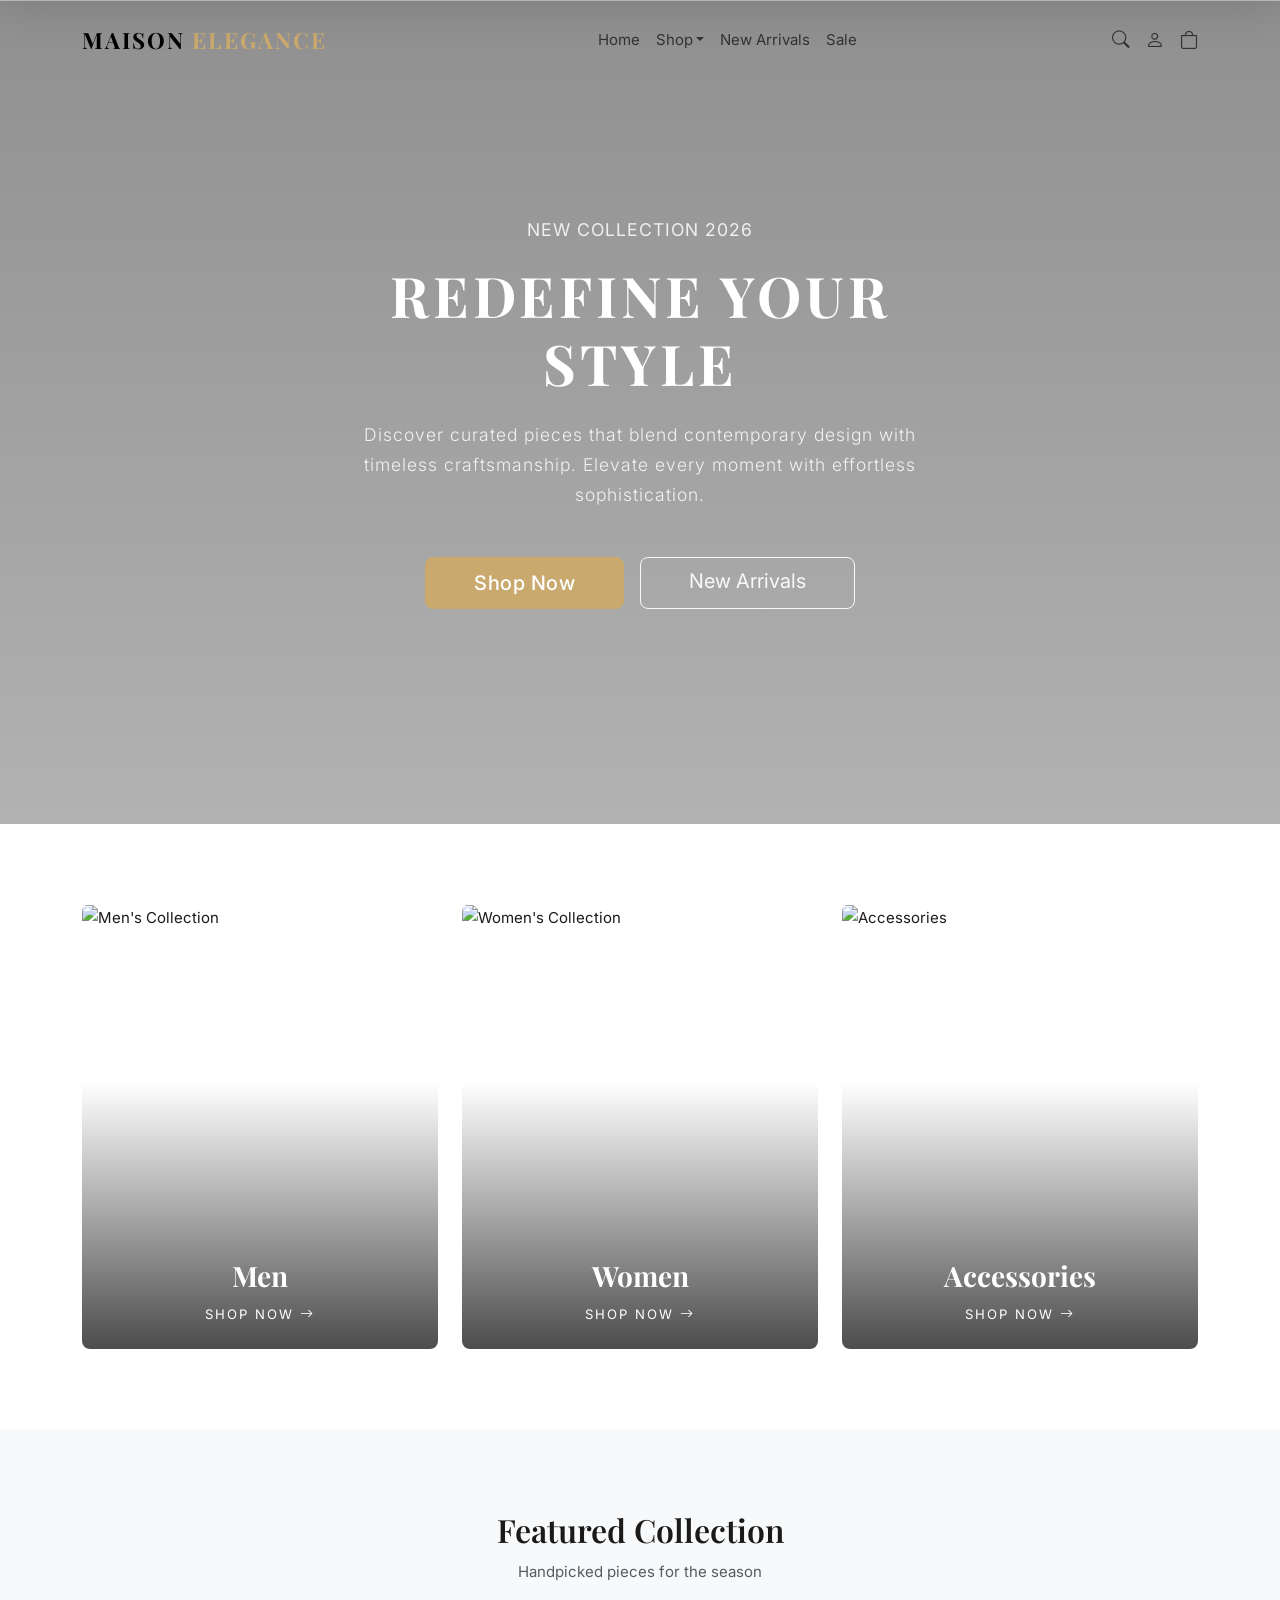
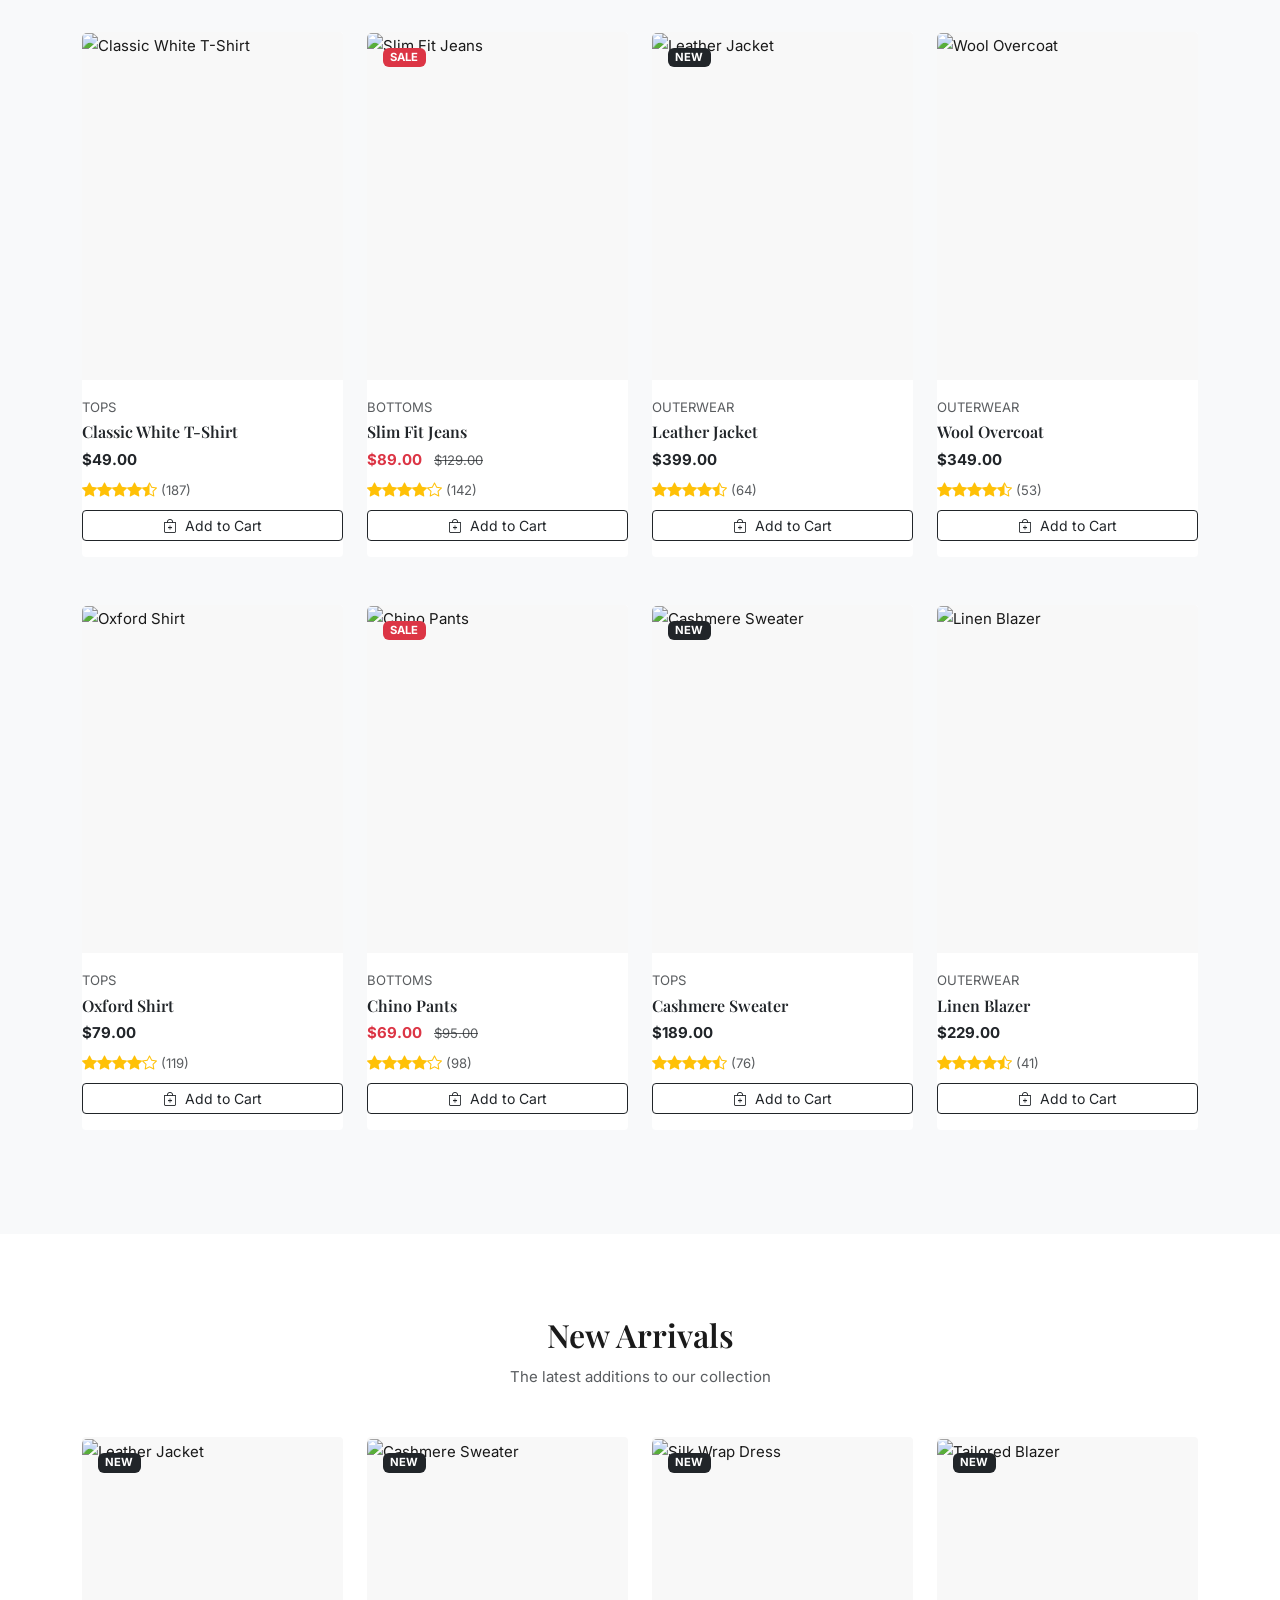
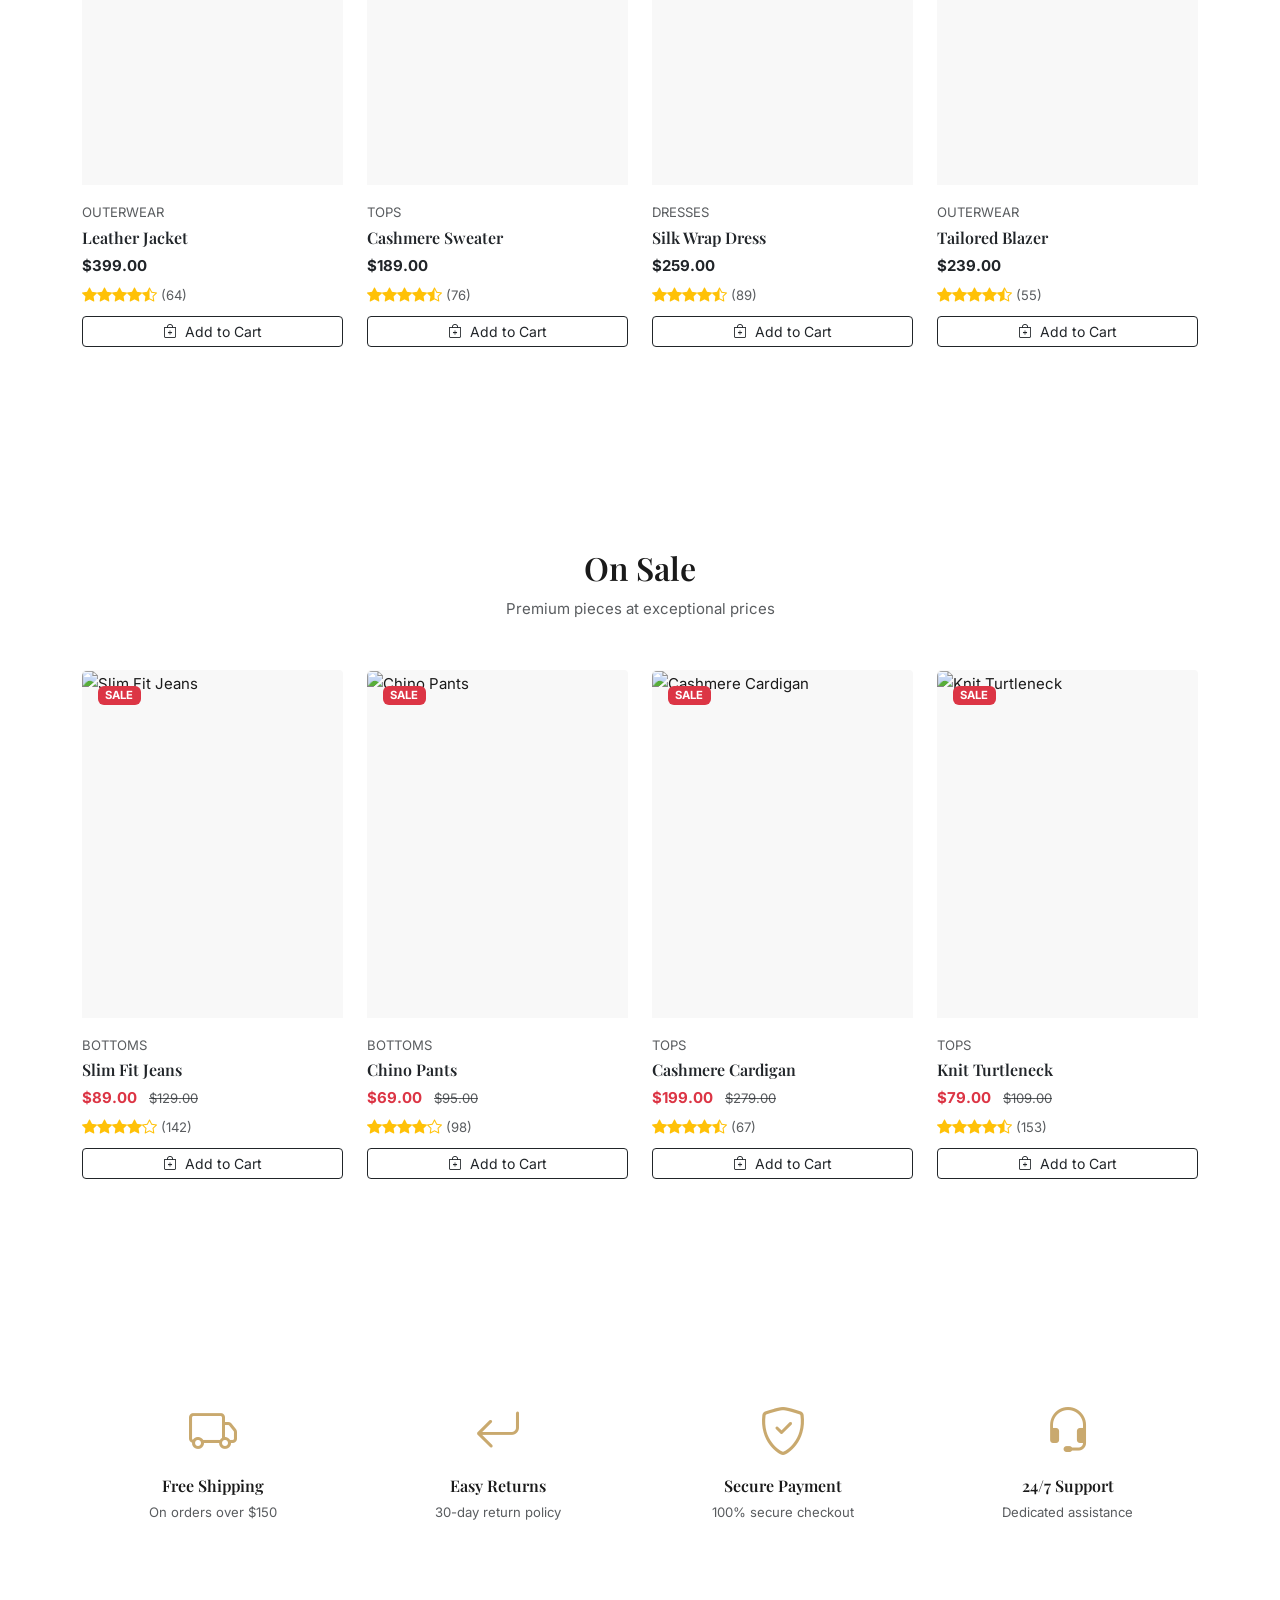
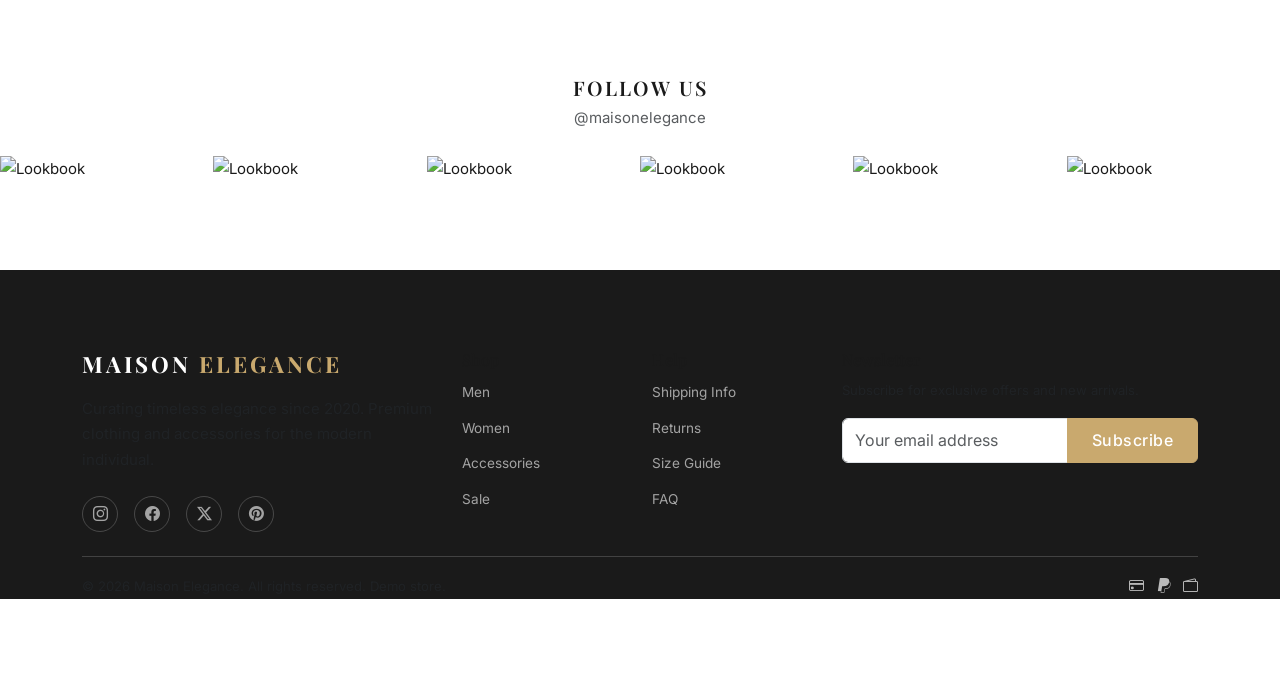
==== index.html @ b4bb42e0 "Initial commit: Maison Élégance e-commerce website Full-featured clothing e-commerce demonstrator bu" ====
<!DOCTYPE html>
<html lang="en">
<head>
    <meta charset="UTF-8">
    <meta name="viewport" content="width=device-width, initial-scale=1.0">
    <title>MAISON ELEGANCE - Luxury Fashion</title>
    <link href="https://cdn.jsdelivr.net/npm/bootstrap@5.3.0/dist/css/bootstrap.min.css" rel="stylesheet">
    <link href="https://cdn.jsdelivr.net/npm/bootstrap-icons@1.11.0/font/bootstrap-icons.css" rel="stylesheet">
    <link href="https://fonts.googleapis.com/css2?family=Playfair+Display:wght@400;500;600;700&family=Inter:wght@300;400;500;600&display=swap" rel="stylesheet">
    <link href="css/style.css" rel="stylesheet">
</head>
<body data-page="home">

    <!-- Navbar -->
    <nav class="navbar navbar-expand-lg fixed-top" id="mainNav">
        <div class="container">
            <a class="navbar-brand" href="index.html">MAISON <span class="text-accent">ELEGANCE</span></a>
            <button class="navbar-toggler" type="button" data-bs-toggle="collapse" data-bs-target="#navbarNav">
                <span class="navbar-toggler-icon"></span>
            </button>
            <div class="collapse navbar-collapse" id="navbarNav">
                <ul class="navbar-nav mx-auto">
                    <li class="nav-item"><a class="nav-link" href="index.html">Home</a></li>
                    <li class="nav-item dropdown">
                        <a class="nav-link dropdown-toggle" href="#" data-bs-toggle="dropdown">Shop</a>
                        <ul class="dropdown-menu">
                            <li><a class="dropdown-item" href="category.html?cat=all">All Products</a></li>
                            <li><a class="dropdown-item" href="category.html?cat=men">Men</a></li>
                            <li><a class="dropdown-item" href="category.html?cat=women">Women</a></li>
                            <li><a class="dropdown-item" href="category.html?cat=accessories">Accessories</a></li>
                            <li><hr class="dropdown-divider"></li>
                            <li><a class="dropdown-item" href="category.html?cat=new">New Arrivals</a></li>
                            <li><a class="dropdown-item" href="category.html?cat=sale">Sale</a></li>
                        </ul>
                    </li>
                    <li class="nav-item"><a class="nav-link" href="category.html?cat=new">New Arrivals</a></li>
                    <li class="nav-item"><a class="nav-link" href="category.html?cat=sale">Sale</a></li>
                </ul>
                <div class="nav-icons d-flex align-items-center gap-3">
                    <div class="search-toggle" role="button"><i class="bi bi-search"></i></div>
                    <a href="account.html" class="nav-icon" id="accountIcon"><i class="bi bi-person"></i></a>
                    <a href="cart.html" class="nav-icon position-relative" id="cartIcon">
                        <i class="bi bi-bag"></i>
                        <span class="cart-count badge rounded-pill bg-accent">0</span>
                    </a>
                </div>
            </div>
        </div>
    </nav>

    <!-- Search Overlay -->
    <div class="search-overlay" id="searchOverlay">
        <div class="container">
            <div class="search-wrapper">
                <input type="text" class="search-input" id="searchInput" placeholder="Search products...">
                <button class="search-close" id="searchClose"><i class="bi bi-x-lg"></i></button>
            </div>
            <div class="search-results" id="searchResults"></div>
        </div>
    </div>

    <!-- Hero Section -->
    <section class="hero" style="background-image: url('https://picsum.photos/seed/fashion-hero/1920/1080');">
        <div class="hero-overlay"></div>
        <div class="container h-100 d-flex align-items-center justify-content-center">
            <div class="hero-content text-center text-white">
                <p class="hero-subtitle text-uppercase ls-wide mb-3">New Collection 2026</p>
                <h1 class="hero-title display-1 fw-bold mb-4">Redefine Your Style</h1>
                <p class="hero-desc lead mb-5 mx-auto" style="max-width: 600px;">Discover curated pieces that blend contemporary design with timeless craftsmanship. Elevate every moment with effortless sophistication.</p>
                <div class="hero-cta d-flex gap-3 justify-content-center flex-wrap">
                    <a href="category.html?cat=all" class="btn btn-accent btn-lg px-5">Shop Now</a>
                    <a href="category.html?cat=new" class="btn btn-outline-light btn-lg px-5">New Arrivals</a>
                </div>
            </div>
        </div>
    </section>

    <!-- Categories Section -->
    <section class="section-padding" id="categories">
        <div class="container">
            <div class="row g-4">
                <div class="col-md-4">
                    <a href="category.html?cat=men" class="category-card d-block position-relative overflow-hidden rounded-3">
                        <img src="https://picsum.photos/seed/cat-men/600/750" alt="Men's Collection" class="w-100">
                        <div class="category-overlay d-flex flex-column align-items-center justify-content-end p-4">
                            <h3 class="text-white fw-bold mb-2">Men</h3>
                            <span class="text-white text-uppercase small ls-wide">Shop Now <i class="bi bi-arrow-right"></i></span>
                        </div>
                    </a>
                </div>
                <div class="col-md-4">
                    <a href="category.html?cat=women" class="category-card d-block position-relative overflow-hidden rounded-3">
                        <img src="https://picsum.photos/seed/cat-women/600/750" alt="Women's Collection" class="w-100">
                        <div class="category-overlay d-flex flex-column align-items-center justify-content-end p-4">
                            <h3 class="text-white fw-bold mb-2">Women</h3>
                            <span class="text-white text-uppercase small ls-wide">Shop Now <i class="bi bi-arrow-right"></i></span>
                        </div>
                    </a>
                </div>
                <div class="col-md-4">
                    <a href="category.html?cat=accessories" class="category-card d-block position-relative overflow-hidden rounded-3">
                        <img src="https://picsum.photos/seed/cat-acc/600/750" alt="Accessories" class="w-100">
                        <div class="category-overlay d-flex flex-column align-items-center justify-content-end p-4">
                            <h3 class="text-white fw-bold mb-2">Accessories</h3>
                            <span class="text-white text-uppercase small ls-wide">Shop Now <i class="bi bi-arrow-right"></i></span>
                        </div>
                    </a>
                </div>
            </div>
        </div>
    </section>

    <!-- Featured Products Section -->
    <section class="section-padding bg-light">
        <div class="container">
            <div class="section-header text-center mb-5">
                <h2 class="section-title">Featured Collection</h2>
                <p class="text-muted">Handpicked pieces for the season</p>
            </div>
            <div class="row g-4" id="featuredProducts">
                <!-- JS populates -->
            </div>
        </div>
    </section>

    <!-- New Arrivals Section -->
    <section class="section-padding">
        <div class="container">
            <div class="section-header text-center mb-5">
                <h2 class="section-title">New Arrivals</h2>
                <p class="text-muted">The latest additions to our collection</p>
            </div>
            <div class="row g-4" id="newArrivals">
                <!-- JS populates -->
            </div>
        </div>
    </section>

    <!-- Sale Section -->
    <section class="section-padding bg-accent-light">
        <div class="container">
            <div class="section-header text-center mb-5">
                <h2 class="section-title">On Sale</h2>
                <p class="text-muted">Premium pieces at exceptional prices</p>
            </div>
            <div class="row g-4" id="saleProducts">
                <!-- JS populates -->
            </div>
        </div>
    </section>

    <!-- Features / Trust Bar -->
    <section class="section-padding">
        <div class="container">
            <div class="row g-4 text-center">
                <div class="col-md-3 col-6">
                    <div class="feature-card p-4">
                        <i class="bi bi-truck display-5 text-accent mb-3 d-block"></i>
                        <h6 class="fw-semibold mb-1">Free Shipping</h6>
                        <p class="text-muted small mb-0">On orders over $150</p>
                    </div>
                </div>
                <div class="col-md-3 col-6">
                    <div class="feature-card p-4">
                        <i class="bi bi-arrow-return-left display-5 text-accent mb-3 d-block"></i>
                        <h6 class="fw-semibold mb-1">Easy Returns</h6>
                        <p class="text-muted small mb-0">30-day return policy</p>
                    </div>
                </div>
                <div class="col-md-3 col-6">
                    <div class="feature-card p-4">
                        <i class="bi bi-shield-check display-5 text-accent mb-3 d-block"></i>
                        <h6 class="fw-semibold mb-1">Secure Payment</h6>
                        <p class="text-muted small mb-0">100% secure checkout</p>
                    </div>
                </div>
                <div class="col-md-3 col-6">
                    <div class="feature-card p-4">
                        <i class="bi bi-headset display-5 text-accent mb-3 d-block"></i>
                        <h6 class="fw-semibold mb-1">24/7 Support</h6>
                        <p class="text-muted small mb-0">Dedicated assistance</p>
                    </div>
                </div>
            </div>
        </div>
    </section>

    <!-- Instagram / Lookbook Band -->
    <section class="instagram-section py-5">
        <div class="container-fluid px-0">
            <div class="text-center mb-4">
                <h5 class="text-uppercase ls-wide mb-1">Follow Us</h5>
                <p class="text-muted">@maisonelegance</p>
            </div>
            <div class="row g-0">
                <div class="col-4 col-md-2">
                    <a href="#" class="insta-item d-block position-relative overflow-hidden">
                        <img src="https://picsum.photos/seed/insta1/400/400" alt="Lookbook" class="w-100">
                        <div class="insta-overlay d-flex align-items-center justify-content-center">
                            <i class="bi bi-instagram text-white fs-4"></i>
                        </div>
                    </a>
                </div>
                <div class="col-4 col-md-2">
                    <a href="#" class="insta-item d-block position-relative overflow-hidden">
                        <img src="https://picsum.photos/seed/insta2/400/400" alt="Lookbook" class="w-100">
                        <div class="insta-overlay d-flex align-items-center justify-content-center">
                            <i class="bi bi-instagram text-white fs-4"></i>
                        </div>
                    </a>
                </div>
                <div class="col-4 col-md-2">
                    <a href="#" class="insta-item d-block position-relative overflow-hidden">
                        <img src="https://picsum.photos/seed/insta3/400/400" alt="Lookbook" class="w-100">
                        <div class="insta-overlay d-flex align-items-center justify-content-center">
                            <i class="bi bi-instagram text-white fs-4"></i>
                        </div>
                    </a>
                </div>
                <div class="col-4 col-md-2">
                    <a href="#" class="insta-item d-block position-relative overflow-hidden">
                        <img src="https://picsum.photos/seed/insta4/400/400" alt="Lookbook" class="w-100">
                        <div class="insta-overlay d-flex align-items-center justify-content-center">
                            <i class="bi bi-instagram text-white fs-4"></i>
                        </div>
                    </a>
                </div>
                <div class="col-4 col-md-2">
                    <a href="#" class="insta-item d-block position-relative overflow-hidden">
                        <img src="https://picsum.photos/seed/insta5/400/400" alt="Lookbook" class="w-100">
                        <div class="insta-overlay d-flex align-items-center justify-content-center">
                            <i class="bi bi-instagram text-white fs-4"></i>
                        </div>
                    </a>
                </div>
                <div class="col-4 col-md-2">
                    <a href="#" class="insta-item d-block position-relative overflow-hidden">
                        <img src="https://picsum.photos/seed/insta6/400/400" alt="Lookbook" class="w-100">
                        <div class="insta-overlay d-flex align-items-center justify-content-center">
                            <i class="bi bi-instagram text-white fs-4"></i>
                        </div>
                    </a>
                </div>
            </div>
        </div>
    </section>

    <!-- Footer -->
    <footer class="footer">
        <div class="container">
            <div class="row g-4">
                <div class="col-lg-4 col-md-6">
                    <h5 class="footer-brand">MAISON <span class="text-accent">ELEGANCE</span></h5>
                    <p class="text-muted">Curating timeless elegance since 2020. Premium clothing and accessories for the modern individual.</p>
                    <div class="social-links">
                        <a href="#"><i class="bi bi-instagram"></i></a>
                        <a href="#"><i class="bi bi-facebook"></i></a>
                        <a href="#"><i class="bi bi-twitter-x"></i></a>
                        <a href="#"><i class="bi bi-pinterest"></i></a>
                    </div>
                </div>
                <div class="col-lg-2 col-md-6">
                    <h6>Shop</h6>
                    <ul class="footer-links">
                        <li><a href="category.html?cat=men">Men</a></li>
                        <li><a href="category.html?cat=women">Women</a></li>
                        <li><a href="category.html?cat=accessories">Accessories</a></li>
                        <li><a href="category.html?cat=sale">Sale</a></li>
                    </ul>
                </div>
                <div class="col-lg-2 col-md-6">
                    <h6>Help</h6>
                    <ul class="footer-links">
                        <li><a href="#">Shipping Info</a></li>
                        <li><a href="#">Returns</a></li>
                        <li><a href="#">Size Guide</a></li>
                        <li><a href="#">FAQ</a></li>
                    </ul>
                </div>
                <div class="col-lg-4 col-md-6">
                    <h6>Newsletter</h6>
                    <p class="text-muted small">Subscribe for exclusive offers and new arrivals.</p>
                    <form class="newsletter-form" onsubmit="event.preventDefault(); App.showToast('Thank you for subscribing!');">
                        <div class="input-group">
                            <input type="email" class="form-control" placeholder="Your email address">
                            <button class="btn btn-accent" type="submit">Subscribe</button>
                        </div>
                    </form>
                </div>
            </div>
            <hr class="mt-4 mb-3">
            <div class="d-flex flex-wrap justify-content-between align-items-center">
                <p class="small text-muted mb-0">&copy; 2026 Maison Elegance. All rights reserved. Demo store.</p>
                <div class="payment-icons">
                    <i class="bi bi-credit-card me-2"></i>
                    <i class="bi bi-paypal me-2"></i>
                    <i class="bi bi-wallet2"></i>
                </div>
            </div>
        </div>
    </footer>

    <!-- Toast & Back to Top -->
    <div class="toast-container" id="toastContainer"></div>
    <button class="back-to-top" id="backToTop"><i class="bi bi-arrow-up"></i></button>

    <!-- Scripts -->
    <script src="https://cdn.jsdelivr.net/npm/bootstrap@5.3.0/dist/js/bootstrap.bundle.min.js"></script>
    <script src="js/data.js"></script>
    <script src="js/cart.js"></script>
    <script src="js/auth.js"></script>
    <script src="js/app.js"></script>
</body>
</html>
---- css/style.css ----
/* ============================================================
   MAISON ELEGANCE - Luxury Fashion E-Commerce
   Custom stylesheet (Bootstrap 5 base)
   ============================================================ */

/* ----------------------------------------------------------
   1. CSS VARIABLES & GLOBAL RESET
   ---------------------------------------------------------- */
:root {
  --primary: #1a1a1a;
  --accent: #c9a96e;
  --accent-hover: #b8894d;
  --bg: #ffffff;
  --bg-light: #f8f8f8;
  --text: #333333;
  --text-light: #777777;
  --border: #e5e5e5;
  --success: #27ae60;
  --error: #e74c3c;
  --font-heading: 'Playfair Display', Georgia, serif;
  --font-body: 'Inter', -apple-system, sans-serif;
  --shadow-sm: 0 2px 8px rgba(0, 0, 0, 0.06);
  --shadow-md: 0 4px 20px rgba(0, 0, 0, 0.08);
  --shadow-lg: 0 8px 40px rgba(0, 0, 0, 0.12);
  --radius: 4px;
  --transition: 0.3s cubic-bezier(0.25, 0.46, 0.45, 0.94);
}

*, *::before, *::after { box-sizing: border-box; }

html { scroll-behavior: smooth; }

body {
  font-family: var(--font-body);
  color: var(--text);
  background-color: var(--bg);
  line-height: 1.7;
  font-size: 15px;
  -webkit-font-smoothing: antialiased;
  -moz-osx-font-smoothing: grayscale;
  overflow-x: hidden;
  padding-top: 76px; /* offset for fixed navbar */
}

/* Hero section should sit behind the navbar */
body[data-page="home"] {
  padding-top: 0;
}
body[data-page="home"] .hero {
  margin-top: -76px;
  padding-top: 76px;
}

h1, h2, h3, h4, h5, h6 {
  font-family: var(--font-heading);
  font-weight: 600;
  color: var(--primary);
  line-height: 1.3;
}

a {
  color: var(--primary);
  text-decoration: none;
  transition: color var(--transition);
}

a:hover { color: var(--accent); }

img { max-width: 100%; height: auto; }

::selection {
  background-color: var(--accent);
  color: var(--bg);
}

/* Custom Scrollbar */
::-webkit-scrollbar { width: 8px; }
::-webkit-scrollbar-track { background: var(--bg-light); }
::-webkit-scrollbar-thumb {
  background: var(--accent);
  border-radius: 4px;
}
::-webkit-scrollbar-thumb:hover { background: var(--accent-hover); }

/* ----------------------------------------------------------
   2. HEADER / NAVBAR
   ---------------------------------------------------------- */
.navbar-main {
  position: fixed;
  top: 0;
  left: 0;
  right: 0;
  z-index: 1050;
  padding: 20px 0;
  background: transparent;
  transition: all var(--transition);
}

.navbar-main.scrolled {
  background: var(--bg);
  padding: 12px 0;
  box-shadow: var(--shadow-sm);
}

.navbar-main .navbar-brand {
  font-family: var(--font-heading);
  font-size: 1.6rem;
  font-weight: 700;
  letter-spacing: 3px;
  text-transform: uppercase;
  color: var(--bg);
  transition: color var(--transition);
}

.navbar-main.scrolled .navbar-brand { color: var(--primary); }

.navbar-main .nav-link {
  font-size: 0.8rem;
  font-weight: 500;
  letter-spacing: 1.5px;
  text-transform: uppercase;
  color: rgba(255, 255, 255, 0.85);
  padding: 8px 16px !important;
  position: relative;
  transition: color var(--transition);
}

.navbar-main.scrolled .nav-link { color: var(--text); }

.navbar-main .nav-link::after {
  content: '';
  position: absolute;
  bottom: 4px;
  left: 16px;
  right: 16px;
  height: 1px;
  background: var(--accent);
  transform: scaleX(0);
  transform-origin: right;
  transition: transform var(--transition);
}

.navbar-main .nav-link:hover::after,
.navbar-main .nav-link.active::after {
  transform: scaleX(1);
  transform-origin: left;
}

.navbar-main .nav-link:hover,
.navbar-main .nav-link.active { color: var(--accent); }
.navbar-main.scrolled .nav-link:hover,
.navbar-main.scrolled .nav-link.active { color: var(--accent); }

/* Nav Icons */
.nav-icons { display: flex; align-items: center; gap: 18px; }

.nav-icon {
  position: relative;
  color: rgba(255, 255, 255, 0.85);
  font-size: 1.15rem;
  cursor: pointer;
  transition: color var(--transition);
}

.navbar-main.scrolled .nav-icon { color: var(--text); }
.nav-icon:hover { color: var(--accent); }

.nav-icon .badge-count {
  position: absolute;
  top: -8px;
  right: -10px;
  width: 18px;
  height: 18px;
  background: var(--accent);
  color: var(--bg);
  font-size: 0.65rem;
  font-weight: 600;
  border-radius: 50%;
  display: flex;
  align-items: center;
  justify-content: center;
  line-height: 1;
}

/* ----------------------------------------------------------
   3. HERO SECTION
   ---------------------------------------------------------- */
.hero {
  position: relative;
  height: 100vh;
  min-height: 600px;
  display: flex;
  align-items: center;
  justify-content: center;
  text-align: center;
  background-size: cover;
  background-position: center;
  background-attachment: fixed;
}

.hero-overlay {
  position: absolute;
  inset: 0;
  background: linear-gradient(
    to bottom,
    rgba(0, 0, 0, 0.45) 0%,
    rgba(0, 0, 0, 0.3) 100%
  );
}

.hero-content {
  position: relative;
  z-index: 2;
  max-width: 700px;
  padding: 0 24px;
  animation: fadeIn 1.2s ease-out;
}

.hero-content h1 {
  font-size: 3.5rem;
  color: var(--bg);
  letter-spacing: 4px;
  text-transform: uppercase;
  margin-bottom: 16px;
}

.hero-content p {
  color: rgba(255, 255, 255, 0.85);
  font-size: 1.1rem;
  letter-spacing: 1px;
  margin-bottom: 32px;
}

.btn-hero {
  display: inline-block;
  padding: 14px 48px;
  background: var(--accent);
  color: var(--bg);
  font-size: 0.8rem;
  font-weight: 600;
  letter-spacing: 2px;
  text-transform: uppercase;
  border: none;
  transition: all var(--transition);
}

.btn-hero:hover {
  background: var(--accent-hover);
  color: var(--bg);
  transform: translateY(-2px);
  box-shadow: 0 6px 20px rgba(201, 169, 110, 0.35);
}

/* ----------------------------------------------------------
   4. SECTION TITLES
   ---------------------------------------------------------- */
.section-title {
  text-align: center;
  margin-bottom: 48px;
}

.section-title h2 {
  font-size: 2rem;
  letter-spacing: 2px;
  text-transform: uppercase;
  position: relative;
  display: inline-block;
  padding-bottom: 14px;
}

.section-title h2::after {
  content: '';
  position: absolute;
  bottom: 0;
  left: 50%;
  transform: translateX(-50%);
  width: 60px;
  height: 2px;
  background: var(--accent);
}

.section-title p {
  color: var(--text-light);
  margin-top: 12px;
  font-size: 0.95rem;
}

/* ----------------------------------------------------------
   5. PRODUCT CARDS
   ---------------------------------------------------------- */
.product-card {
  background: var(--bg);
  border: 1px solid var(--border);
  border-radius: var(--radius);
  overflow: hidden;
  transition: all var(--transition);
  position: relative;
}

.product-card:hover {
  box-shadow: var(--shadow-md);
  transform: translateY(-4px);
}

.product-card .product-img-wrapper {
  position: relative;
  aspect-ratio: 3 / 4;
  overflow: hidden;
  background: var(--bg-light);
}

.product-card .product-img-wrapper img {
  width: 100%;
  height: 100%;
  object-fit: cover;
  transition: transform 0.6s ease;
}

.product-card:hover .image-container img {
  transform: scale(1.08);
}

/* Badges */
.product-badge {
  position: absolute;
  top: 12px;
  left: 12px;
  padding: 4px 12px;
  font-size: 0.65rem;
  font-weight: 700;
  letter-spacing: 1px;
  text-transform: uppercase;
  z-index: 3;
  border-radius: 2px;
}

.product-badge.badge-new {
  background: var(--primary);
  color: var(--bg);
}

.product-badge.badge-sale {
  background: var(--error);
  color: var(--bg);
}

/* Quick-Add Overlay */
.quick-add,
.product-overlay {
  position: absolute;
  bottom: 0;
  left: 0;
  right: 0;
  padding: 14px;
  background: rgba(26, 26, 26, 0.85);
  transform: translateY(100%);
  transition: transform var(--transition);
  text-align: center;
  z-index: 3;
}

.product-card:hover .quick-add,
.product-card:hover .product-overlay { transform: translateY(0); }

.quick-add button {
  width: 100%;
  padding: 10px;
  background: transparent;
  color: var(--bg);
  border: 1px solid rgba(255, 255, 255, 0.4);
  font-size: 0.72rem;
  font-weight: 600;
  letter-spacing: 1.5px;
  text-transform: uppercase;
  cursor: pointer;
  transition: all var(--transition);
}

.quick-add button:hover {
  background: var(--accent);
  border-color: var(--accent);
}

/* Wishlist Heart */
.wishlist-btn {
  position: absolute;
  top: 12px;
  right: 12px;
  width: 36px;
  height: 36px;
  background: var(--bg);
  border: none;
  border-radius: 50%;
  display: flex;
  align-items: center;
  justify-content: center;
  cursor: pointer;
  box-shadow: var(--shadow-sm);
  z-index: 3;
  transition: all var(--transition);
  opacity: 0;
}

.product-card:hover .wishlist-btn { opacity: 1; }
.wishlist-btn:hover { background: var(--accent); color: var(--bg); }
.wishlist-btn.active { color: var(--error); }

/* Product Info */
.product-info { padding: 16px; }

.product-info .product-name {
  font-family: var(--font-heading);
  font-size: 1rem;
  font-weight: 500;
  margin-bottom: 4px;
  white-space: nowrap;
  overflow: hidden;
  text-overflow: ellipsis;
}

.product-info .product-category {
  font-size: 0.75rem;
  color: var(--text-light);
  text-transform: uppercase;
  letter-spacing: 1px;
  margin-bottom: 8px;
}

.product-info .product-price {
  font-weight: 600;
  font-size: 1rem;
  color: var(--primary);
}

.product-info .product-price .original-price {
  text-decoration: line-through;
  color: var(--text-light);
  font-weight: 400;
  margin-left: 8px;
  font-size: 0.9rem;
}

.product-info .product-rating {
  margin-top: 6px;
  display: flex;
  align-items: center;
  gap: 2px;
}

.product-info .product-rating .star { color: var(--accent); font-size: 0.8rem; }
.product-info .product-rating .star.empty { color: var(--border); }
.product-info .product-rating .rating-count {
  font-size: 0.75rem;
  color: var(--text-light);
  margin-left: 6px;
}

/* ----------------------------------------------------------
   6. CATEGORY FILTERS
   ---------------------------------------------------------- */
.category-filters {
  display: flex;
  flex-wrap: wrap;
  justify-content: center;
  gap: 10px;
  margin-bottom: 40px;
}

.filter-pill {
  padding: 8px 24px;
  border: 1px solid var(--border);
  background: transparent;
  color: var(--text);
  font-size: 0.78rem;
  font-weight: 500;
  letter-spacing: 1px;
  text-transform: uppercase;
  border-radius: 50px;
  cursor: pointer;
  transition: all var(--transition);
}

.filter-pill:hover,
.filter-pill.active {
  background: var(--primary);
  border-color: var(--primary);
  color: var(--bg);
}

/* ----------------------------------------------------------
   7. PRODUCT DETAIL PAGE
   ---------------------------------------------------------- */
.product-gallery { position: relative; }

.product-gallery .main-image {
  aspect-ratio: 3 / 4;
  overflow: hidden;
  border-radius: var(--radius);
  background: var(--bg-light);
  margin-bottom: 12px;
}

.product-gallery .main-image img {
  width: 100%;
  height: 100%;
  object-fit: cover;
  transition: transform 0.5s ease;
  cursor: zoom-in;
}

.product-gallery .main-image:hover img { transform: scale(1.15); }

.product-gallery .thumbnails {
  display: flex;
  gap: 10px;
}

.product-gallery .thumb {
  width: 72px;
  height: 96px;
  border-radius: var(--radius);
  overflow: hidden;
  border: 2px solid transparent;
  cursor: pointer;
  transition: border-color var(--transition);
}

.product-gallery .thumb.active,
.product-gallery .thumb:hover { border-color: var(--accent); }

.product-gallery .thumb img {
  width: 100%;
  height: 100%;
  object-fit: cover;
}

/* Product Detail Info */
.product-detail-info .product-title {
  font-size: 1.8rem;
  margin-bottom: 8px;
}

.product-detail-info .product-ref {
  font-size: 0.78rem;
  color: var(--text-light);
  letter-spacing: 1px;
  margin-bottom: 16px;
}

.product-detail-info .detail-price {
  font-size: 1.5rem;
  font-weight: 600;
  color: var(--primary);
  margin-bottom: 20px;
}

/* Size Selector */
.size-selector { margin-bottom: 24px; }

.size-selector label {
  display: block;
  font-size: 0.78rem;
  font-weight: 600;
  letter-spacing: 1px;
  text-transform: uppercase;
  margin-bottom: 10px;
}

.size-options { display: flex; gap: 8px; flex-wrap: wrap; }

.size-btn {
  width: 48px;
  height: 48px;
  display: flex;
  align-items: center;
  justify-content: center;
  border: 1px solid var(--border);
  background: transparent;
  font-size: 0.82rem;
  font-weight: 500;
  cursor: pointer;
  transition: all var(--transition);
}

.size-btn:hover { border-color: var(--primary); }
.size-btn.active {
  background: var(--primary);
  border-color: var(--primary);
  color: var(--bg);
}
.size-btn.out-of-stock {
  opacity: 0.35;
  cursor: not-allowed;
  text-decoration: line-through;
}

/* Color Swatches */
.color-swatches { margin-bottom: 24px; }

.color-swatches label {
  display: block;
  font-size: 0.78rem;
  font-weight: 600;
  letter-spacing: 1px;
  text-transform: uppercase;
  margin-bottom: 10px;
}

.swatch-options { display: flex; gap: 10px; }

.color-swatch {
  width: 32px;
  height: 32px;
  border-radius: 50%;
  border: 2px solid transparent;
  cursor: pointer;
  outline: 2px solid transparent;
  outline-offset: 2px;
  transition: all var(--transition);
}

.color-swatch:hover,
.color-swatch.active { outline-color: var(--primary); }

/* Quantity Selector */
.quantity-selector {
  display: inline-flex;
  align-items: center;
  border: 1px solid var(--border);
  margin-bottom: 24px;
}

.quantity-selector button {
  width: 44px;
  height: 44px;
  border: none;
  background: transparent;
  font-size: 1.1rem;
  cursor: pointer;
  transition: background var(--transition);
}

.quantity-selector button:hover { background: var(--bg-light); }

.quantity-selector input {
  width: 56px;
  height: 44px;
  text-align: center;
  border: none;
  border-left: 1px solid var(--border);
  border-right: 1px solid var(--border);
  font-size: 0.9rem;
  font-weight: 500;
  font-family: var(--font-body);
}

.quantity-selector input:focus { outline: none; }

/* Add to Cart */
.btn-add-cart {
  width: 100%;
  padding: 16px;
  background: var(--primary);
  color: var(--bg);
  border: none;
  font-size: 0.82rem;
  font-weight: 600;
  letter-spacing: 2px;
  text-transform: uppercase;
  cursor: pointer;
  transition: all var(--transition);
  margin-bottom: 12px;
}

.btn-add-cart:hover {
  background: var(--accent);
  box-shadow: 0 4px 16px rgba(201, 169, 110, 0.3);
}

/* Product Accordion */
.product-accordion .accordion-button {
  font-family: var(--font-body);
  font-size: 0.82rem;
  font-weight: 600;
  letter-spacing: 1px;
  text-transform: uppercase;
  color: var(--primary);
  background: transparent;
  box-shadow: none;
  padding: 16px 0;
  border-bottom: 1px solid var(--border);
}

.product-accordion .accordion-button:not(.collapsed) { color: var(--accent); }
.product-accordion .accordion-button:focus { box-shadow: none; }
.product-accordion .accordion-body {
  padding: 16px 0;
  font-size: 0.9rem;
  color: var(--text-light);
  line-height: 1.8;
}

/* ----------------------------------------------------------
   8. CART PAGE
   ---------------------------------------------------------- */
.cart-item {
  display: flex;
  gap: 20px;
  padding: 24px 0;
  border-bottom: 1px solid var(--border);
  align-items: center;
}

.cart-item .cart-item-image {
  width: 100px;
  height: 130px;
  border-radius: var(--radius);
  overflow: hidden;
  flex-shrink: 0;
  background: var(--bg-light);
}

.cart-item .cart-item-image img {
  width: 100%;
  height: 100%;
  object-fit: cover;
}

.cart-item .cart-item-details { flex: 1; }

.cart-item .cart-item-details h5 {
  font-size: 1rem;
  margin-bottom: 4px;
}

.cart-item .cart-item-meta {
  font-size: 0.82rem;
  color: var(--text-light);
  margin-bottom: 12px;
}

.cart-item .cart-item-price {
  font-weight: 600;
  font-size: 1rem;
}

.cart-item .quantity-selector { margin-bottom: 0; }

.cart-item .remove-btn {
  background: none;
  border: none;
  color: var(--text-light);
  font-size: 0.8rem;
  cursor: pointer;
  text-decoration: underline;
  transition: color var(--transition);
}

.cart-item .remove-btn:hover { color: var(--error); }

/* Cart Summary */
.cart-summary {
  background: var(--bg-light);
  border-radius: var(--radius);
  padding: 32px;
  position: sticky;
  top: 100px;
}

.cart-summary h4 {
  font-size: 1.1rem;
  letter-spacing: 1px;
  text-transform: uppercase;
  margin-bottom: 24px;
  padding-bottom: 16px;
  border-bottom: 1px solid var(--border);
}

.cart-summary .summary-row {
  display: flex;
  justify-content: space-between;
  margin-bottom: 12px;
  font-size: 0.9rem;
}

.cart-summary .summary-row.total {
  font-weight: 700;
  font-size: 1.1rem;
  padding-top: 16px;
  margin-top: 16px;
  border-top: 2px solid var(--primary);
}

.cart-summary .btn-checkout {
  width: 100%;
  margin-top: 24px;
  padding: 16px;
  background: var(--accent);
  color: var(--bg);
  border: none;
  font-size: 0.82rem;
  font-weight: 600;
  letter-spacing: 2px;
  text-transform: uppercase;
  cursor: pointer;
  transition: all var(--transition);
}

.cart-summary .btn-checkout:hover {
  background: var(--accent-hover);
  box-shadow: 0 4px 16px rgba(201, 169, 110, 0.3);
}

/* ----------------------------------------------------------
   9. CHECKOUT PAGE
   ---------------------------------------------------------- */
.checkout-steps {
  display: flex;
  justify-content: center;
  gap: 0;
  margin-bottom: 48px;
}

.checkout-step {
  display: flex;
  align-items: center;
  gap: 8px;
  font-size: 0.78rem;
  font-weight: 500;
  letter-spacing: 1px;
  text-transform: uppercase;
  color: var(--text-light);
  padding: 0 24px;
  position: relative;
}

.checkout-step::after {
  content: '';
  position: absolute;
  right: -2px;
  top: 50%;
  transform: translateY(-50%);
  width: 24px;
  height: 1px;
  background: var(--border);
}

.checkout-step:last-child::after { display: none; }

.checkout-step .step-num {
  width: 28px;
  height: 28px;
  border-radius: 50%;
  border: 1px solid var(--border);
  display: flex;
  align-items: center;
  justify-content: center;
  font-size: 0.72rem;
  font-weight: 600;
}

.checkout-step.active { color: var(--primary); }
.checkout-step.active .step-num {
  background: var(--primary);
  border-color: var(--primary);
  color: var(--bg);
}

.checkout-step.completed .step-num {
  background: var(--accent);
  border-color: var(--accent);
  color: var(--bg);
}

/* Form Inputs */
.form-floating .form-control,
.checkout-form .form-control {
  border: 1px solid var(--border);
  border-radius: var(--radius);
  padding: 12px 16px;
  font-size: 0.9rem;
  font-family: var(--font-body);
  transition: border-color var(--transition), box-shadow var(--transition);
}

.checkout-form .form-control:focus {
  border-color: var(--accent);
  box-shadow: 0 0 0 3px rgba(201, 169, 110, 0.15);
}

.checkout-form label {
  font-size: 0.78rem;
  font-weight: 500;
  letter-spacing: 0.5px;
  text-transform: uppercase;
  color: var(--text);
  margin-bottom: 6px;
}

/* Card Preview */
.card-preview {
  background: linear-gradient(135deg, var(--primary) 0%, #2c2c2c 100%);
  border-radius: 12px;
  padding: 28px 24px;
  color: var(--bg);
  margin-bottom: 32px;
  aspect-ratio: 16 / 9.5;
  max-width: 380px;
  display: flex;
  flex-direction: column;
  justify-content: space-between;
  box-shadow: var(--shadow-lg);
  position: relative;
  overflow: hidden;
}

.card-preview::before {
  content: '';
  position: absolute;
  top: -40%;
  right: -20%;
  width: 200px;
  height: 200px;
  border-radius: 50%;
  background: rgba(201, 169, 110, 0.1);
}

.card-preview .card-chip {
  width: 40px;
  height: 30px;
  background: linear-gradient(135deg, #d4a84b, #f0d68a);
  border-radius: 4px;
}

.card-preview .card-number {
  font-size: 1.15rem;
  letter-spacing: 3px;
  font-family: 'Courier New', monospace;
}

.card-preview .card-bottom {
  display: flex;
  justify-content: space-between;
  font-size: 0.75rem;
  text-transform: uppercase;
  letter-spacing: 1px;
}

/* Order Summary Sidebar */
.order-summary {
  background: var(--bg-light);
  border-radius: var(--radius);
  padding: 32px;
  position: sticky;
  top: 100px;
}

.order-summary h4 {
  font-size: 1rem;
  letter-spacing: 1px;
  text-transform: uppercase;
  margin-bottom: 24px;
}

.order-summary-item {
  display: flex;
  gap: 12px;
  margin-bottom: 16px;
  padding-bottom: 16px;
  border-bottom: 1px solid var(--border);
}

.order-summary-item img {
  width: 56px;
  height: 72px;
  object-fit: cover;
  border-radius: var(--radius);
}

.order-summary-item .item-name {
  font-size: 0.85rem;
  font-weight: 500;
}

.order-summary-item .item-meta {
  font-size: 0.75rem;
  color: var(--text-light);
}

/* ----------------------------------------------------------
   10. ACCOUNT PAGE
   ---------------------------------------------------------- */
.auth-tabs {
  display: flex;
  border-bottom: 2px solid var(--border);
  margin-bottom: 32px;
}

.auth-tab {
  flex: 1;
  text-align: center;
  padding: 14px;
  font-size: 0.82rem;
  font-weight: 600;
  letter-spacing: 1.5px;
  text-transform: uppercase;
  color: var(--text-light);
  background: transparent;
  border: none;
  cursor: pointer;
  position: relative;
  transition: color var(--transition);
}

.auth-tab::after {
  content: '';
  position: absolute;
  bottom: -2px;
  left: 0;
  right: 0;
  height: 2px;
  background: var(--accent);
  transform: scaleX(0);
  transition: transform var(--transition);
}

.auth-tab.active { color: var(--primary); }
.auth-tab.active::after { transform: scaleX(1); }

/* Profile Display */
.profile-card {
  text-align: center;
  padding: 40px;
  background: var(--bg-light);
  border-radius: var(--radius);
}

.profile-card .avatar {
  width: 80px;
  height: 80px;
  border-radius: 50%;
  background: var(--accent);
  color: var(--bg);
  display: flex;
  align-items: center;
  justify-content: center;
  font-family: var(--font-heading);
  font-size: 1.6rem;
  font-weight: 600;
  margin: 0 auto 16px;
}

.profile-card h3 { font-size: 1.3rem; margin-bottom: 4px; }
.profile-card p { color: var(--text-light); font-size: 0.9rem; }

/* Order History */
.order-card {
  border: 1px solid var(--border);
  border-radius: var(--radius);
  padding: 24px;
  margin-bottom: 16px;
  transition: box-shadow var(--transition);
}

.order-card:hover { box-shadow: var(--shadow-sm); }

.order-card .order-header {
  display: flex;
  justify-content: space-between;
  align-items: center;
  margin-bottom: 16px;
  padding-bottom: 12px;
  border-bottom: 1px solid var(--border);
}

.order-card .order-id {
  font-size: 0.82rem;
  font-weight: 600;
  letter-spacing: 0.5px;
}

.order-card .order-date {
  font-size: 0.78rem;
  color: var(--text-light);
}

.order-status {
  display: inline-block;
  padding: 4px 14px;
  border-radius: 50px;
  font-size: 0.7rem;
  font-weight: 600;
  letter-spacing: 0.5px;
  text-transform: uppercase;
}

.order-status.delivered { background: #e8f5e9; color: var(--success); }
.order-status.processing { background: #fff8e1; color: #f59e0b; }
.order-status.shipped { background: #e3f2fd; color: #2196f3; }

/* ----------------------------------------------------------
   11. FOOTER
   ---------------------------------------------------------- */
.footer {
  background: var(--primary);
  color: rgba(255, 255, 255, 0.7);
  padding: 80px 0 0;
}

.footer h5 {
  color: var(--bg);
  font-size: 0.85rem;
  letter-spacing: 2px;
  text-transform: uppercase;
  margin-bottom: 24px;
}

.footer ul { list-style: none; padding: 0; margin: 0; }

.footer ul li { margin-bottom: 10px; }

.footer ul li a {
  color: rgba(255, 255, 255, 0.6);
  font-size: 0.85rem;
  transition: color var(--transition);
}

.footer ul li a:hover { color: var(--accent); }

.footer .footer-brand {
  font-family: var(--font-heading);
  font-size: 1.4rem;
  font-weight: 700;
  color: var(--bg);
  letter-spacing: 3px;
  text-transform: uppercase;
  margin-bottom: 16px;
  display: inline-block;
}

.footer .footer-about {
  font-size: 0.85rem;
  line-height: 1.8;
  max-width: 300px;
}

.footer .social-links {
  display: flex;
  gap: 16px;
  margin-top: 24px;
}

.footer .social-links a {
  width: 36px;
  height: 36px;
  border: 1px solid rgba(255, 255, 255, 0.2);
  border-radius: 50%;
  display: flex;
  align-items: center;
  justify-content: center;
  color: rgba(255, 255, 255, 0.6);
  transition: all var(--transition);
}

.footer .social-links a:hover {
  border-color: var(--accent);
  color: var(--accent);
}

.footer .newsletter-input {
  display: flex;
  margin-top: 8px;
}

.footer .newsletter-input input {
  flex: 1;
  padding: 10px 16px;
  border: 1px solid rgba(255, 255, 255, 0.2);
  background: transparent;
  color: var(--bg);
  font-size: 0.85rem;
  font-family: var(--font-body);
  outline: none;
}

.footer .newsletter-input input::placeholder { color: rgba(255, 255, 255, 0.35); }

.footer .newsletter-input button {
  padding: 10px 20px;
  background: var(--accent);
  color: var(--bg);
  border: none;
  font-size: 0.75rem;
  font-weight: 600;
  letter-spacing: 1px;
  text-transform: uppercase;
  cursor: pointer;
  transition: background var(--transition);
}

.footer .newsletter-input button:hover { background: var(--accent-hover); }

.footer-bottom {
  border-top: 1px solid rgba(255, 255, 255, 0.1);
  margin-top: 48px;
  padding: 24px 0;
  text-align: center;
  font-size: 0.78rem;
  color: rgba(255, 255, 255, 0.4);
}

/* ----------------------------------------------------------
   12. UTILITIES
   ---------------------------------------------------------- */

/* Toast Notifications */
.toast-container {
  position: fixed;
  top: 100px;
  right: 24px;
  z-index: 9999;
  display: flex;
  flex-direction: column;
  gap: 10px;
}

.toast-notification {
  display: flex;
  align-items: center;
  gap: 12px;
  background: var(--bg);
  padding: 16px 24px;
  border-radius: var(--radius);
  box-shadow: var(--shadow-lg);
  min-width: 300px;
  max-width: 420px;
  animation: slideInRight 0.4s ease-out;
  border-left: 3px solid var(--accent);
}

.toast-notification.toast-success { border-left-color: var(--success); }
.toast-notification.toast-error { border-left-color: var(--error); }

.toast-notification .toast-message {
  font-size: 0.88rem;
  flex: 1;
}

.toast-notification .toast-close {
  background: none;
  border: none;
  color: var(--text-light);
  cursor: pointer;
  font-size: 1.1rem;
  padding: 0;
  line-height: 1;
}

/* Loading Spinner */
.spinner-overlay {
  position: fixed;
  inset: 0;
  background: rgba(255, 255, 255, 0.85);
  display: flex;
  align-items: center;
  justify-content: center;
  z-index: 9999;
}

.spinner {
  width: 40px;
  height: 40px;
  border: 3px solid var(--border);
  border-top-color: var(--accent);
  border-radius: 50%;
  animation: spin 0.7s linear infinite;
}

@keyframes spin {
  to { transform: rotate(360deg); }
}

/* Breadcrumbs */
.breadcrumbs {
  padding: 16px 0;
  font-size: 0.8rem;
  color: var(--text-light);
}

.breadcrumbs a { color: var(--text-light); }
.breadcrumbs a:hover { color: var(--accent); }

.breadcrumbs .separator {
  margin: 0 8px;
  color: var(--border);
}

.breadcrumbs .current {
  color: var(--primary);
  font-weight: 500;
}

/* Back to Top */
.back-to-top {
  position: fixed;
  bottom: 32px;
  right: 32px;
  width: 44px;
  height: 44px;
  background: var(--primary);
  color: var(--bg);
  border: none;
  border-radius: 50%;
  display: flex;
  align-items: center;
  justify-content: center;
  font-size: 1.1rem;
  cursor: pointer;
  opacity: 0;
  visibility: hidden;
  transform: translateY(12px);
  transition: all var(--transition);
  z-index: 1000;
  box-shadow: var(--shadow-md);
}

.back-to-top.show {
  opacity: 1;
  visibility: visible;
  transform: translateY(0);
}

.back-to-top:hover {
  background: var(--accent);
  transform: translateY(-3px);
}

/* Empty State */
.empty-state {
  text-align: center;
  padding: 80px 24px;
}

.empty-state .empty-icon {
  font-size: 3.5rem;
  color: var(--border);
  margin-bottom: 20px;
}

.empty-state h3 {
  font-size: 1.3rem;
  margin-bottom: 8px;
}

.empty-state p {
  color: var(--text-light);
  font-size: 0.9rem;
  max-width: 400px;
  margin: 0 auto 24px;
}

.empty-state .btn-continue {
  display: inline-block;
  padding: 12px 36px;
  border: 1px solid var(--primary);
  color: var(--primary);
  font-size: 0.78rem;
  font-weight: 600;
  letter-spacing: 1.5px;
  text-transform: uppercase;
  transition: all var(--transition);
}

.empty-state .btn-continue:hover {
  background: var(--primary);
  color: var(--bg);
}

/* ----------------------------------------------------------
   13. KEYFRAME ANIMATIONS
   ---------------------------------------------------------- */
@keyframes fadeIn {
  from { opacity: 0; }
  to { opacity: 1; }
}

@keyframes slideUp {
  from {
    opacity: 0;
    transform: translateY(30px);
  }
  to {
    opacity: 1;
    transform: translateY(0);
  }
}

@keyframes slideInRight {
  from {
    opacity: 0;
    transform: translateX(60px);
  }
  to {
    opacity: 1;
    transform: translateX(0);
  }
}

.animate-fade-in { animation: fadeIn 0.8s ease-out both; }
.animate-slide-up { animation: slideUp 0.6s ease-out both; }
.animate-slide-in-right { animation: slideInRight 0.4s ease-out both; }

/* Staggered entrance delays */
.delay-1 { animation-delay: 0.1s; }
.delay-2 { animation-delay: 0.2s; }
.delay-3 { animation-delay: 0.3s; }
.delay-4 { animation-delay: 0.4s; }

/* ----------------------------------------------------------
   14. RESPONSIVE
   ---------------------------------------------------------- */

/* Tablet and below */
@media (max-width: 991.98px) {
  .hero-content h1 { font-size: 2.5rem; }

  .navbar-main .offcanvas {
    background: var(--primary);
    max-width: 320px;
  }

  .navbar-main .offcanvas .nav-link {
    color: rgba(255, 255, 255, 0.8) !important;
    padding: 12px 0 !important;
    border-bottom: 1px solid rgba(255, 255, 255, 0.08);
    font-size: 0.85rem;
  }

  .navbar-main .offcanvas .nav-link::after { display: none; }

  .navbar-main .offcanvas .btn-close { filter: invert(1); }

  .navbar-main .offcanvas-header {
    border-bottom: 1px solid rgba(255, 255, 255, 0.1);
    padding: 20px 24px;
  }

  .navbar-main .offcanvas-body { padding: 20px 24px; }

  .cart-item { flex-wrap: wrap; }

  .checkout-steps { gap: 0; }
  .checkout-step { padding: 0 12px; font-size: 0.7rem; }
}

/* Mobile */
@media (max-width: 767.98px) {
  body { font-size: 14px; }

  .hero { min-height: 500px; background-attachment: scroll; }
  .hero-content h1 { font-size: 2rem; letter-spacing: 2px; }
  .hero-content p { font-size: 0.95rem; }

  .section-title h2 { font-size: 1.5rem; }
  .section-title { margin-bottom: 32px; }

  .product-grid { gap: 12px; }

  /* 2-column product grid on mobile */
  .product-grid .col-sm-6 { width: 50%; padding: 0 6px; }

  .product-info { padding: 10px; }
  .product-info .product-name { font-size: 0.88rem; }
  .product-info .product-price { font-size: 0.88rem; }
  .product-info .product-rating { display: none; }

  .quick-add { display: none; }
  .wishlist-btn { opacity: 1; }

  .cart-summary {
    position: static;
    margin-top: 24px;
    padding: 24px;
  }

  .order-summary { position: static; margin-top: 24px; }

  .product-detail-info .product-title { font-size: 1.4rem; }

  .footer { padding: 48px 0 0; }
  .footer .col-lg-3 { margin-bottom: 32px; }

  .toast-container { right: 12px; left: 12px; }
  .toast-notification { min-width: auto; }

  .back-to-top { bottom: 20px; right: 20px; width: 40px; height: 40px; }

  .card-preview { max-width: 100%; }

  .checkout-steps { flex-wrap: wrap; gap: 8px; }
  .checkout-step::after { display: none; }
}

/* ----------------------------------------------------------
   UTILITY CLASSES (accent theme)
   ---------------------------------------------------------- */
.text-accent { color: var(--accent) !important; }
.bg-accent { background-color: var(--accent) !important; color: #fff !important; }
.btn-accent {
  background-color: var(--accent);
  border-color: var(--accent);
  color: #fff;
  font-weight: 500;
  letter-spacing: 0.5px;
  padding: 0.6rem 1.5rem;
  transition: all var(--transition);
}
.btn-accent:hover, .btn-accent:focus {
  background-color: var(--accent-hover);
  border-color: var(--accent-hover);
  color: #fff;
}
.btn-outline-accent {
  border-color: var(--accent);
  color: var(--accent);
}
.btn-outline-accent:hover {
  background-color: var(--accent);
  color: #fff;
}

/* ----------------------------------------------------------
   SEARCH OVERLAY
   ---------------------------------------------------------- */
.search-overlay {
  position: fixed;
  top: 0;
  left: 0;
  right: 0;
  background: rgba(255, 255, 255, 0.98);
  z-index: 1060;
  padding: 2rem 0;
  transform: translateY(-100%);
  transition: transform 0.3s ease;
  box-shadow: var(--shadow-lg);
}
.search-overlay.active {
  transform: translateY(0);
}
.search-wrapper {
  display: flex;
  align-items: center;
  gap: 1rem;
  max-width: 600px;
  margin: 0 auto;
}
.search-input {
  flex: 1;
  border: none;
  border-bottom: 2px solid var(--primary);
  padding: 0.75rem 0;
  font-size: 1.2rem;
  font-family: var(--font-body);
  background: transparent;
  outline: none;
}
.search-input:focus {
  border-bottom-color: var(--accent);
}
.search-close {
  background: none;
  border: none;
  font-size: 1.3rem;
  cursor: pointer;
  padding: 0.5rem;
  color: var(--text);
}
.search-results {
  max-width: 600px;
  margin: 0.5rem auto 0;
}
.search-results .search-result-item {
  display: flex;
  align-items: center;
  padding: 0.5rem 0;
  border-bottom: 1px solid var(--border);
  transition: background 0.2s;
}
.search-results .search-result-item:hover {
  background: var(--bg-light);
}
.search-toggle {
  cursor: pointer;
  font-size: 1.1rem;
}

/* ----------------------------------------------------------
   SECTION PADDING
   ---------------------------------------------------------- */
.section-padding {
  padding: 5rem 0;
}
.section-title {
  font-family: var(--font-heading);
  font-size: 2rem;
  margin-bottom: 0.5rem;
}

/* ----------------------------------------------------------
   NAVBAR OVERRIDES (Bootstrap .navbar)
   ---------------------------------------------------------- */
.navbar {
  background: transparent;
  transition: all var(--transition);
  padding: 1rem 0;
}
.navbar.scrolled {
  background: rgba(255, 255, 255, 0.97) !important;
  box-shadow: var(--shadow-sm);
  padding: 0.5rem 0;
}
.navbar-brand {
  font-family: var(--font-heading);
  font-size: 1.4rem;
  font-weight: 700;
  letter-spacing: 2px;
}
.nav-icon {
  color: var(--text);
  font-size: 1.15rem;
  position: relative;
  text-decoration: none;
}
.nav-icon:hover { color: var(--accent); }
.cart-count {
  position: absolute;
  top: -8px;
  right: -10px;
  font-size: 0.65rem;
  min-width: 18px;
  height: 18px;
  display: flex;
  align-items: center;
  justify-content: center;
}

/* ----------------------------------------------------------
   CATEGORY CARDS
   ---------------------------------------------------------- */
.category-card {
  aspect-ratio: 4/5;
  display: block;
}
.category-card img {
  width: 100%;
  height: 100%;
  object-fit: cover;
  transition: transform 0.6s ease;
}
.category-card:hover img {
  transform: scale(1.05);
}
.category-overlay {
  position: absolute;
  top: 0;
  left: 0;
  right: 0;
  bottom: 0;
  background: linear-gradient(transparent 40%, rgba(0,0,0,0.7));
}
.ls-wide { letter-spacing: 2px; }

/* ----------------------------------------------------------
   FILTER BUTTONS
   ---------------------------------------------------------- */
.btn-filter {
  border: 1px solid var(--border);
  background: transparent;
  padding: 0.4rem 1.2rem;
  border-radius: 50px;
  font-size: 0.85rem;
  transition: all var(--transition);
}
.btn-filter:hover {
  border-color: var(--primary);
}
.btn-filter.active {
  background: var(--primary);
  border-color: var(--primary);
  color: #fff;
}

/* Small phones */
@media (max-width: 479.98px) {
  .hero-content h1 { font-size: 1.6rem; }

  /* Single column on very small screens */
  .product-grid .col-sm-6 { width: 100%; }

  .category-filters { gap: 6px; }
  .filter-pill { padding: 6px 16px; font-size: 0.72rem; }

  .size-btn { width: 42px; height: 42px; }

  .cart-item .cart-item-image { width: 80px; height: 104px; }

  .profile-card { padding: 24px; }
}
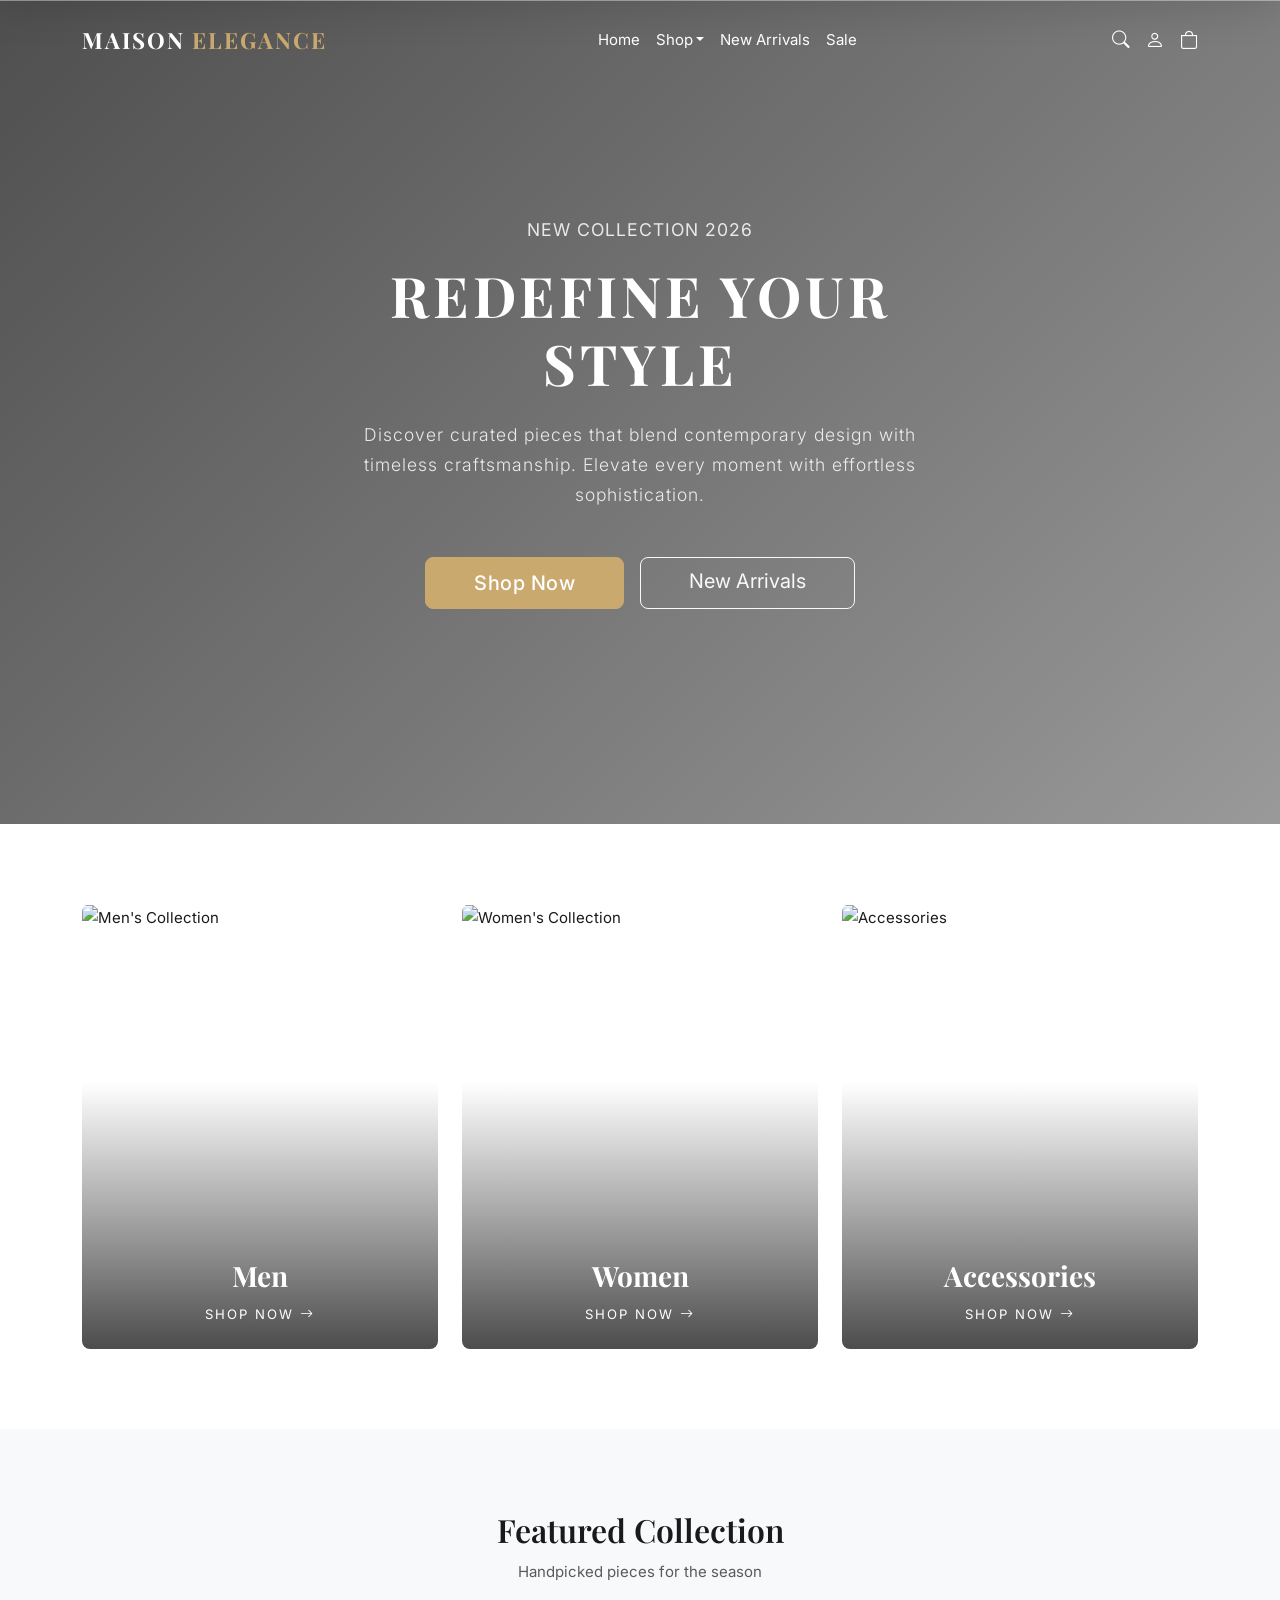
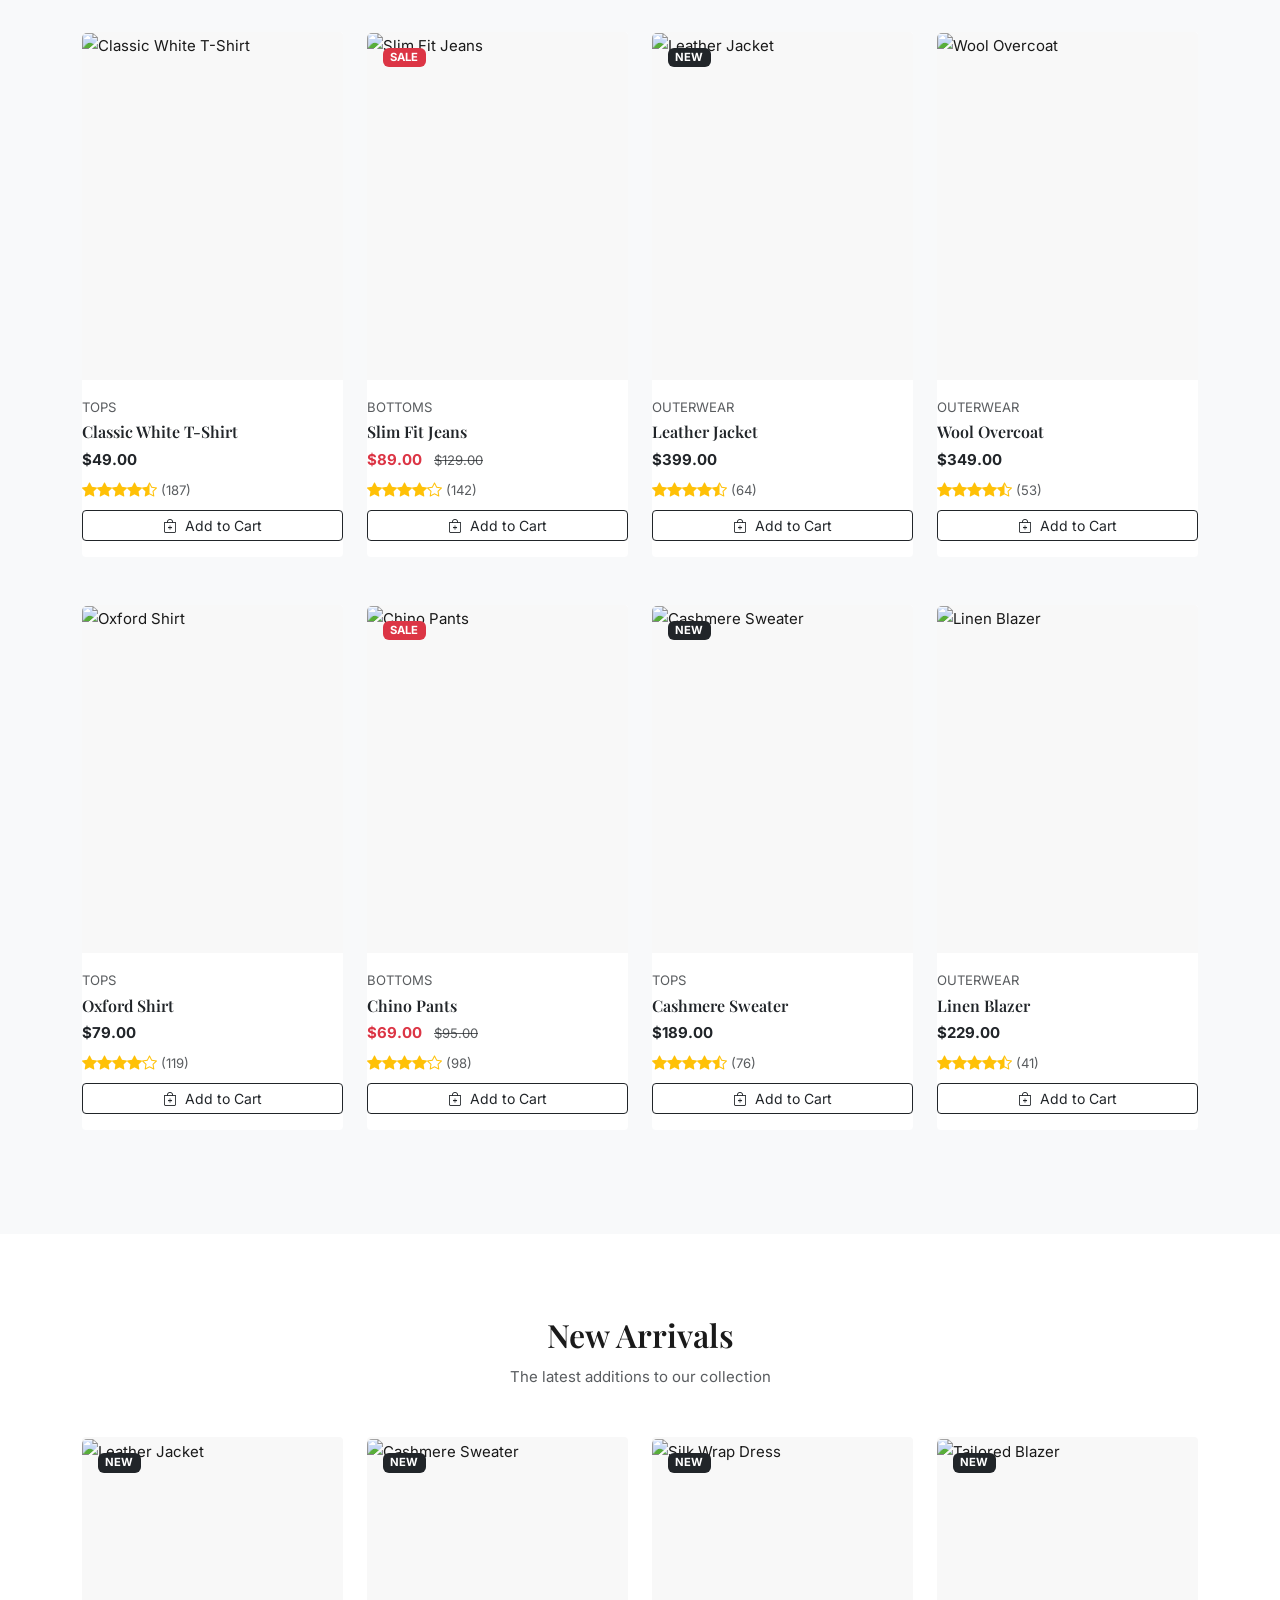
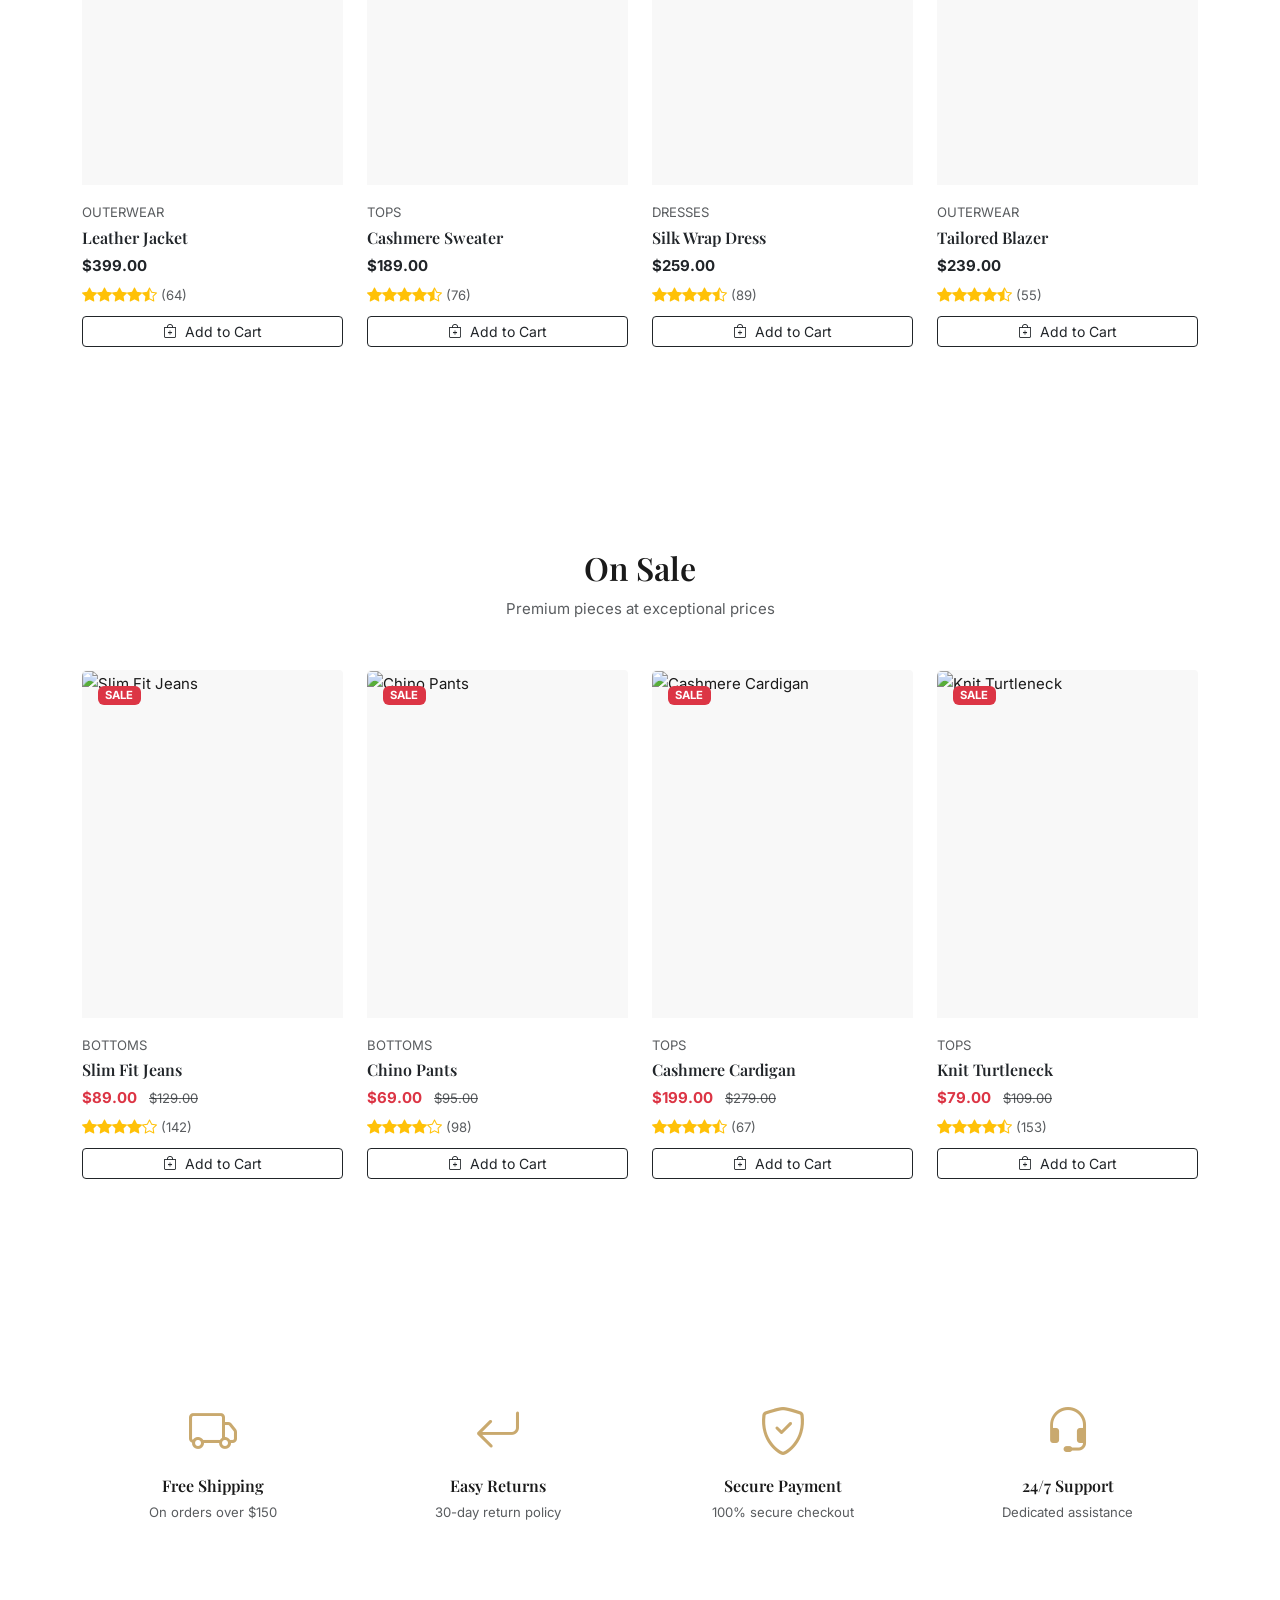
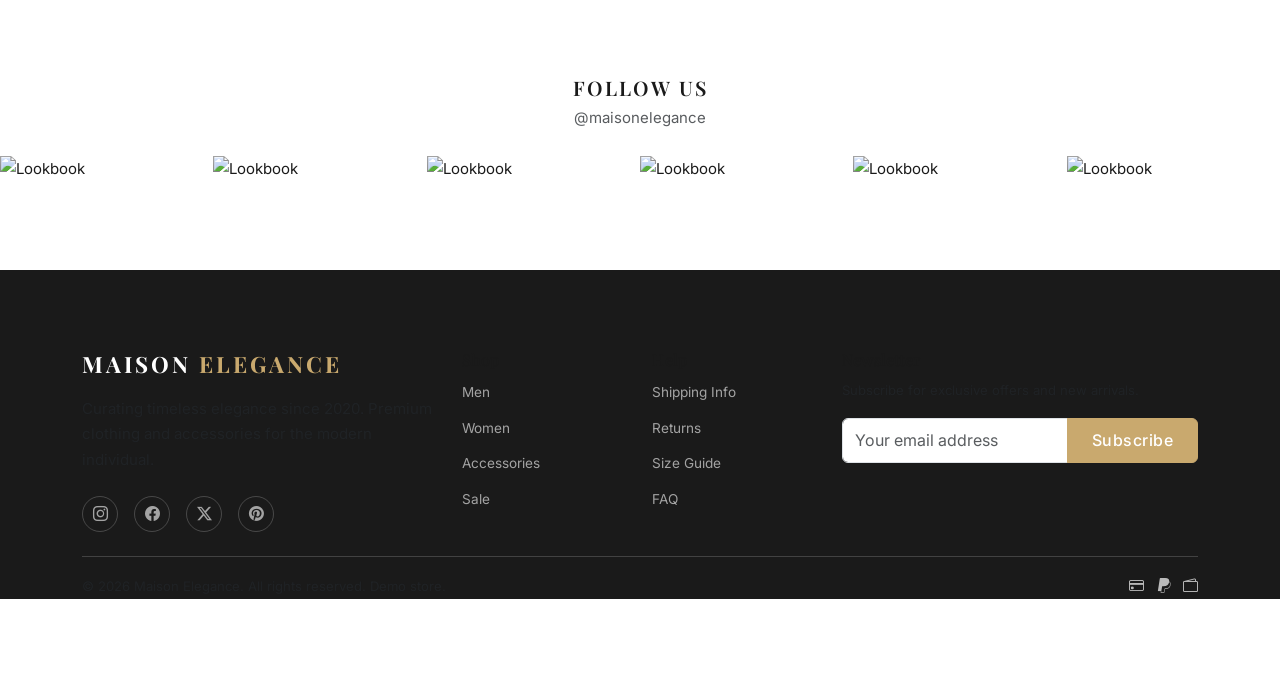
==== commit 672f1814: "Replace all imgur URLs with DummyJSON CDN fashion images Imgur URLs from Platzi API showed random no" ====
--- a/index.html
+++ b/index.html
@@ -1,6 +1,13 @@
 <!DOCTYPE html>
 <html lang="en">
 <head>
+    <!-- Google Tag Manager -->
+    <script>(function(w,d,s,l,i){w[l]=w[l]||[];w[l].push({'gtm.start':
+    new Date().getTime(),event:'gtm.js'});var f=d.getElementsByTagName(s)[0],
+    j=d.createElement(s),dl=l!='dataLayer'?'&l='+l:'';j.async=true;j.src=
+    'https://www.googletagmanager.com/gtm.js?id='+i+dl;f.parentNode.insertBefore(j,f);
+    })(window,document,'script','dataLayer','GTM-MT6D7NBV');</script>
+    <!-- End Google Tag Manager -->
     <meta charset="UTF-8">
     <meta name="viewport" content="width=device-width, initial-scale=1.0">
     <title>MAISON ELEGANCE - Luxury Fashion</title>
@@ -60,8 +67,8 @@
     </div>
 
     <!-- Hero Section -->
-    <section class="hero" style="background-image: url('https://picsum.photos/seed/fashion-hero/1920/1080');">
-        <div class="hero-overlay"></div>
+    <section class="hero" style="background-image: url('https://cdn.dummyjson.com/product-images/womens-dresses/black-women\'s-gown/1.webp');">
+        <div class="hero-overlay" style="background: linear-gradient(135deg, rgba(0,0,0,0.7), rgba(0,0,0,0.4));"></div>
         <div class="container h-100 d-flex align-items-center justify-content-center">
             <div class="hero-content text-center text-white">
                 <p class="hero-subtitle text-uppercase ls-wide mb-3">New Collection 2026</p>
@@ -81,7 +88,7 @@
             <div class="row g-4">
                 <div class="col-md-4">
                     <a href="category.html?cat=men" class="category-card d-block position-relative overflow-hidden rounded-3">
-                        <img src="https://picsum.photos/seed/cat-men/600/750" alt="Men's Collection" class="w-100">
+                        <img src="https://cdn.dummyjson.com/product-images/mens-shirts/man-plaid-shirt/1.webp" alt="Men's Collection" class="w-100">
                         <div class="category-overlay d-flex flex-column align-items-center justify-content-end p-4">
                             <h3 class="text-white fw-bold mb-2">Men</h3>
                             <span class="text-white text-uppercase small ls-wide">Shop Now <i class="bi bi-arrow-right"></i></span>
@@ -90,7 +97,7 @@
                 </div>
                 <div class="col-md-4">
                     <a href="category.html?cat=women" class="category-card d-block position-relative overflow-hidden rounded-3">
-                        <img src="https://picsum.photos/seed/cat-women/600/750" alt="Women's Collection" class="w-100">
+                        <img src="https://cdn.dummyjson.com/product-images/womens-dresses/marni-red-&-black-suit/1.webp" alt="Women's Collection" class="w-100">
                         <div class="category-overlay d-flex flex-column align-items-center justify-content-end p-4">
                             <h3 class="text-white fw-bold mb-2">Women</h3>
                             <span class="text-white text-uppercase small ls-wide">Shop Now <i class="bi bi-arrow-right"></i></span>
@@ -99,7 +106,7 @@
                 </div>
                 <div class="col-md-4">
                     <a href="category.html?cat=accessories" class="category-card d-block position-relative overflow-hidden rounded-3">
-                        <img src="https://picsum.photos/seed/cat-acc/600/750" alt="Accessories" class="w-100">
+                        <img src="https://cdn.dummyjson.com/product-images/womens-bags/prada-women-bag/1.webp" alt="Accessories" class="w-100">
                         <div class="category-overlay d-flex flex-column align-items-center justify-content-end p-4">
                             <h3 class="text-white fw-bold mb-2">Accessories</h3>
                             <span class="text-white text-uppercase small ls-wide">Shop Now <i class="bi bi-arrow-right"></i></span>
@@ -195,47 +202,47 @@
             <div class="row g-0">
                 <div class="col-4 col-md-2">
                     <a href="#" class="insta-item d-block position-relative overflow-hidden">
-                        <img src="https://picsum.photos/seed/insta1/400/400" alt="Lookbook" class="w-100">
-                        <div class="insta-overlay d-flex align-items-center justify-content-center">
-                            <i class="bi bi-instagram text-white fs-4"></i>
-                        </div>
-                    </a>
-                </div>
-                <div class="col-4 col-md-2">
-                    <a href="#" class="insta-item d-block position-relative overflow-hidden">
-                        <img src="https://picsum.photos/seed/insta2/400/400" alt="Lookbook" class="w-100">
-                        <div class="insta-overlay d-flex align-items-center justify-content-center">
-                            <i class="bi bi-instagram text-white fs-4"></i>
-                        </div>
-                    </a>
-                </div>
-                <div class="col-4 col-md-2">
-                    <a href="#" class="insta-item d-block position-relative overflow-hidden">
-                        <img src="https://picsum.photos/seed/insta3/400/400" alt="Lookbook" class="w-100">
-                        <div class="insta-overlay d-flex align-items-center justify-content-center">
-                            <i class="bi bi-instagram text-white fs-4"></i>
-                        </div>
-                    </a>
-                </div>
-                <div class="col-4 col-md-2">
-                    <a href="#" class="insta-item d-block position-relative overflow-hidden">
-                        <img src="https://picsum.photos/seed/insta4/400/400" alt="Lookbook" class="w-100">
-                        <div class="insta-overlay d-flex align-items-center justify-content-center">
-                            <i class="bi bi-instagram text-white fs-4"></i>
-                        </div>
-                    </a>
-                </div>
-                <div class="col-4 col-md-2">
-                    <a href="#" class="insta-item d-block position-relative overflow-hidden">
-                        <img src="https://picsum.photos/seed/insta5/400/400" alt="Lookbook" class="w-100">
-                        <div class="insta-overlay d-flex align-items-center justify-content-center">
-                            <i class="bi bi-instagram text-white fs-4"></i>
-                        </div>
-                    </a>
-                </div>
-                <div class="col-4 col-md-2">
-                    <a href="#" class="insta-item d-block position-relative overflow-hidden">
-                        <img src="https://picsum.photos/seed/insta6/400/400" alt="Lookbook" class="w-100">
+                        <img src="https://cdn.dummyjson.com/product-images/womens-dresses/dress-pea/1.webp" alt="Lookbook" class="w-100" style="aspect-ratio:1;object-fit:cover;">
+                        <div class="insta-overlay d-flex align-items-center justify-content-center">
+                            <i class="bi bi-instagram text-white fs-4"></i>
+                        </div>
+                    </a>
+                </div>
+                <div class="col-4 col-md-2">
+                    <a href="#" class="insta-item d-block position-relative overflow-hidden">
+                        <img src="https://cdn.dummyjson.com/product-images/mens-shirts/gigabyte-aorus-men-tshirt/1.webp" alt="Lookbook" class="w-100" style="aspect-ratio:1;object-fit:cover;">
+                        <div class="insta-overlay d-flex align-items-center justify-content-center">
+                            <i class="bi bi-instagram text-white fs-4"></i>
+                        </div>
+                    </a>
+                </div>
+                <div class="col-4 col-md-2">
+                    <a href="#" class="insta-item d-block position-relative overflow-hidden">
+                        <img src="https://cdn.dummyjson.com/product-images/sunglasses/classic-sun-glasses/1.webp" alt="Lookbook" class="w-100" style="aspect-ratio:1;object-fit:cover;">
+                        <div class="insta-overlay d-flex align-items-center justify-content-center">
+                            <i class="bi bi-instagram text-white fs-4"></i>
+                        </div>
+                    </a>
+                </div>
+                <div class="col-4 col-md-2">
+                    <a href="#" class="insta-item d-block position-relative overflow-hidden">
+                        <img src="https://cdn.dummyjson.com/product-images/womens-bags/prada-women-bag/1.webp" alt="Lookbook" class="w-100" style="aspect-ratio:1;object-fit:cover;">
+                        <div class="insta-overlay d-flex align-items-center justify-content-center">
+                            <i class="bi bi-instagram text-white fs-4"></i>
+                        </div>
+                    </a>
+                </div>
+                <div class="col-4 col-md-2">
+                    <a href="#" class="insta-item d-block position-relative overflow-hidden">
+                        <img src="https://cdn.dummyjson.com/product-images/mens-watches/longines-master-collection/1.webp" alt="Lookbook" class="w-100" style="aspect-ratio:1;object-fit:cover;">
+                        <div class="insta-overlay d-flex align-items-center justify-content-center">
+                            <i class="bi bi-instagram text-white fs-4"></i>
+                        </div>
+                    </a>
+                </div>
+                <div class="col-4 col-md-2">
+                    <a href="#" class="insta-item d-block position-relative overflow-hidden">
+                        <img src="https://cdn.dummyjson.com/product-images/tops/blue-frock/1.webp" alt="Lookbook" class="w-100" style="aspect-ratio:1;object-fit:cover;">
                         <div class="insta-overlay d-flex align-items-center justify-content-center">
                             <i class="bi bi-instagram text-white fs-4"></i>
                         </div>
--- a/css/style.css
+++ b/css/style.css
@@ -1625,6 +1625,38 @@
   font-weight: 700;
   letter-spacing: 2px;
 }
+
+/* Homepage: white navbar text over hero */
+body[data-page="home"] .navbar .nav-link,
+body[data-page="home"] .navbar .navbar-brand,
+body[data-page="home"] .navbar .nav-icon,
+body[data-page="home"] .navbar .search-toggle {
+  color: #fff;
+}
+body[data-page="home"] .navbar .navbar-toggler-icon {
+  filter: invert(1);
+}
+body[data-page="home"] .navbar .dropdown-menu {
+  background: #fff;
+}
+body[data-page="home"] .navbar .dropdown-item {
+  color: var(--text);
+}
+/* After scroll: revert to dark text */
+body[data-page="home"] .navbar.scrolled .nav-link,
+body[data-page="home"] .navbar.scrolled .navbar-brand,
+body[data-page="home"] .navbar.scrolled .nav-icon,
+body[data-page="home"] .navbar.scrolled .search-toggle {
+  color: var(--text);
+}
+body[data-page="home"] .navbar.scrolled .navbar-toggler-icon {
+  filter: none;
+}
+body[data-page="home"] .navbar .nav-link:hover,
+body[data-page="home"] .navbar.scrolled .nav-link:hover {
+  color: var(--accent);
+}
+
 .nav-icon {
   color: var(--text);
   font-size: 1.15rem;
